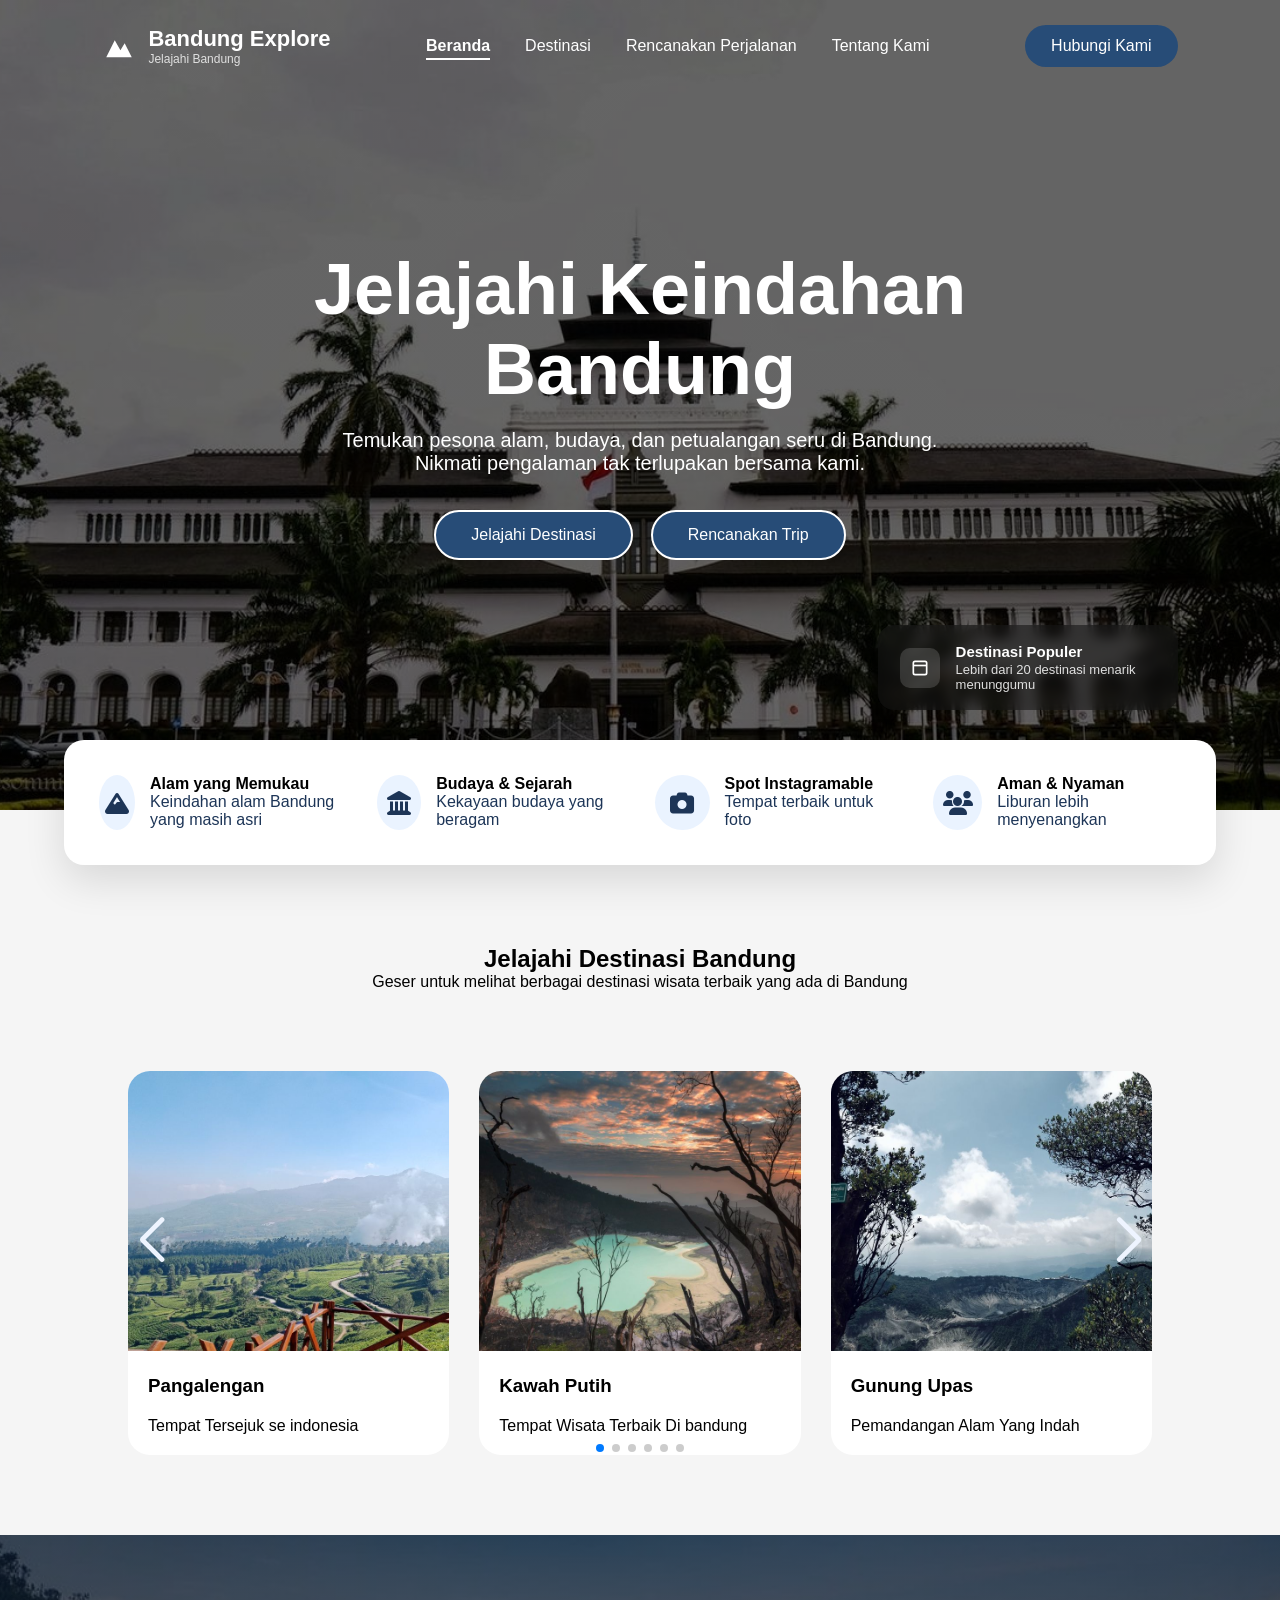
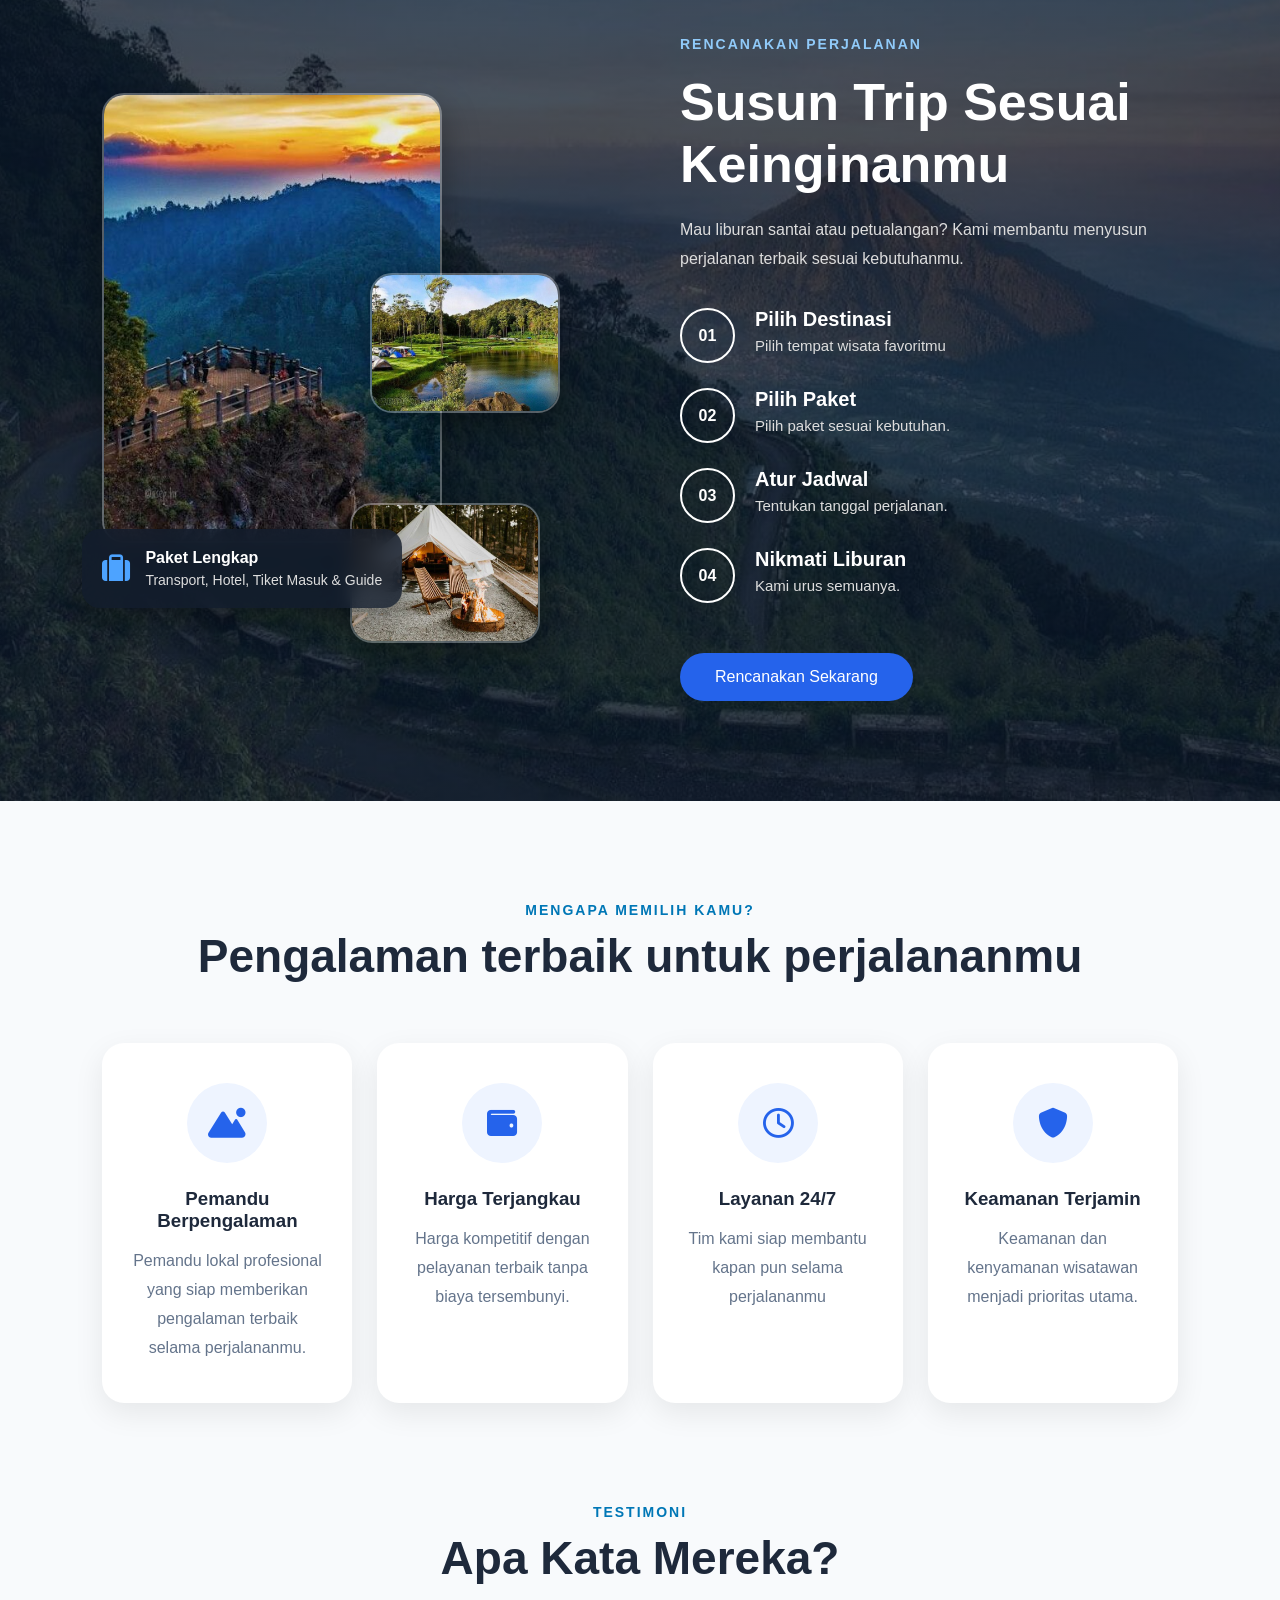
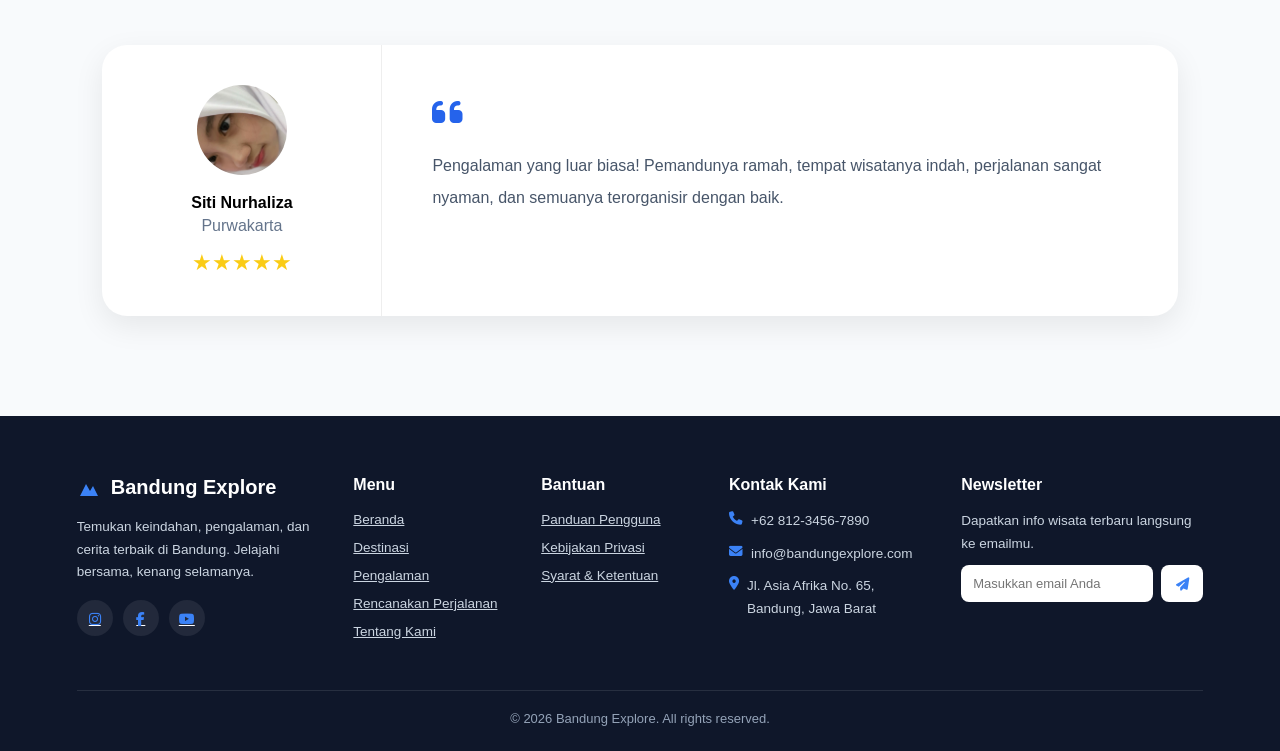
==== index.html @ 22d217bb "penghilangan" ====
<!DOCTYPE html>
<html lang="en">
<head>
    <meta charset="UTF-8">
    <meta name="viewport" content="width=device-width, initial-scale=1.0">
    <title>Bandung Explore</title>
    <link rel="stylesheet" href="tampilan.css">
    <link rel="stylesheet" href="https://cdn.jsdelivr.net/npm/swiper@11/swiper-bundle.min.css"/>
    <link rel="stylesheet" href="https://cdnjs.cloudflare.com/ajax/libs/font-awesome/6.5.1/css/all.min.css">
</head>
<body>
<section class="hero">
    <header class="navbar">
        <div class="logo">
            <svg viewBox="0 0 24 24" fill="none" xmlns="http://www.w3.org/2000/svg">
                <path d="M3 20L9 8L13 15L16 10L21 20H3Z" fill="currentColor"/>
            </svg>
            <div class="logo-text">
                <span class="logo-title">Bandung Explore</span>
                <span class="logo-subtitle">Jelajahi Bandung</span>
            </div>
        </div>
        <ul class="nav-menu">
            <li><a href="#hero" class="active">Beranda</a></li>
            <li><a href="Destinasi.html">Destinasi</a></li>
            <li><a href="rencana.html">Rencanakan Perjalanan</a></li>
            <li><a href="tentang.html">Tentang Kami</a></li>
        </ul>
        <a href="#rencana" class="btn-nav">Hubungi Kami</a>
    </header>
    <div class="hero-content">
        <h1>Jelajahi Keindahan<br>Bandung</h1>
        <p>
            Temukan pesona alam, budaya, dan petualangan seru di Bandung.
            Nikmati pengalaman tak terlupakan bersama kami.
        </p>
        <div class="hero-buttons">
            <a href="#destinasi" class="btn">Jelajahi Destinasi</a>
            <a href="#rencana" class="btn">Rencanakan Trip</a>
        </div>
    </div>
    <div class="hero-stat-card">
        <div class="hero-stat-icon">
            <svg viewBox="0 0 24 24" fill="none" xmlns="http://www.w3.org/2000/svg">
                <rect x="4" y="4" width="16" height="16" rx="2" stroke="currentColor" stroke-width="2"/>
                <path d="M4 9H20" stroke="currentColor" stroke-width="2"/>
            </svg>
        </div>
        <div>
            <p class="hero-stat-title">Destinasi Populer</p>
            <p class="hero-stat-desc">Lebih dari 20 destinasi menarik menunggumu</p>
        </div>
    </div>
</section>
<section class="feature">
    <div class="container">
        <div class="feature-item">
            <i class="fa-solid fa-mountain"></i>
            <div>
                <h4>Alam yang Memukau</h4>
                <p>Keindahan alam Bandung yang masih asri</p>
            </div>
        </div>
        <div class="feature-item">
            <i class="fa-solid fa-landmark"></i>
            <div>
                <h4>Budaya & Sejarah</h4>
                <p>Kekayaan budaya yang beragam</p>
            </div>
        </div>
        <div class="feature-item">
            <i class="fa-solid fa-camera"></i>
            <div>
                <h4>Spot Instagramable</h4>
                <p>Tempat terbaik untuk foto</p>
            </div>
        </div>

        <div class="feature-item">
            <i class="fa-solid fa-users"></i>
            <div>
                <h4>Aman & Nyaman</h4>
                <p>Liburan lebih menyenangkan</p>
            </div>
        </div>
    </div>
</section>
<section id="destinasi" class="destinasi">
    <div class="judul">
        <h2>Jelajahi Destinasi Bandung</h2>
        <p>
            Geser untuk melihat berbagai destinasi wisata terbaik
            yang ada di Bandung
        </p>
    </div>
    <div class="swiper wisataSlider">
        <div class="swiper-wrapper">
            <div class="swiper-slide">
                <img src="gambar/pangalengan.jpeg" alt="">
                <h3>Pangalengan</h3>
                <p>Tempat Tersejuk se indonesia</p>
            </div>
            <div class="swiper-slide">
                <img src="gambar/Kawah putih.jpeg" alt="">
                <h3>Kawah Putih</h3>
                <p>Tempat Wisata Terbaik Di bandung</p>
            </div>

            <div class="swiper-slide">
                <img src="gambar/upas hill.jpeg" alt="">
                <h3>Gunung Upas</h3>
                <p>Pemandangan Alam Yang Indah</p>
            </div>
            <div class="swiper-slide">
                <img src="gambar/alun alun bandung.jpeg" alt="">
                <h3>Alun - Alun Bandung</h3>
                <p>Ikon Kota Bandung</p>
            </div>
            <div class="swiper-slide">
                <img src="gambar/Floting Market Lembang.jpeg" alt="">
                <h3>Floating Market</h3>
                <p>Wisata terbaik Untuk Keluarga</p>
            </div>
            <div class="swiper-slide">
                <img src="gambar/cikole.jpeg" alt="">
                <h3>Cikole</h3>
                <p>Tempat wisata terpopuler</p>
            </div>
        </div>
        <div class="swiper-pagination"></div>
        <div class="swiper-button-next"></div>
        <div class="swiper-button-prev"></div>

    </div>
</section>
<section class="trip">
    <div class="trip-container">
        <div class="trip-image">
            <img src="Tebing keraton_Bandung.jpeg" class="img1">
            <img src="ranca upas.jpeg" class="img2">
            <img src="glamping.jpeg" class="img3">
            <div class="trip-card">
                <i class="fa-solid fa-suitcase"></i>
                <div>
                    <h4>Paket Lengkap</h4>
                    <p>Transport, Hotel, Tiket Masuk & Guide</p>
                </div>
            </div>
        </div>
        <div class="trip-content">
            <span>RENCANAKAN PERJALANAN</span>
            <h2>Susun Trip Sesuai<br>Keinginanmu</h2>
            <p>
                Mau liburan santai atau petualangan? Kami membantu
                menyusun perjalanan terbaik sesuai kebutuhanmu.
            </p>
            <div class="step">
                <div class="number">01</div>
                <div>
                    <h4>Pilih Destinasi</h4>
                    <p>Pilih tempat wisata favoritmu</p>
                </div>
            </div>
            <div class="step">
                <div class="number">02</div>
                <div>
                    <h4>Pilih Paket</h4>
                    <p>Pilih paket sesuai kebutuhan.</p>
                </div>
            </div>
            <div class="step">
                <div class="number">03</div>
                <div>
                    <h4>Atur Jadwal</h4>
                    <p>Tentukan tanggal perjalanan.</p>
                </div>
            </div>
            <div class="step">
                <div class="number">04</div>
                <div>
                    <h4>Nikmati Liburan</h4>
                    <p>Kami urus semuanya.</p>
                </div>
            </div>
            <a href="#" class="trip-btn">
                Rencanakan Sekarang
            </a>
        </div>
    </div>
</section>
<section class="pengalaman" id="pengalaman">
    <div class="section-title">
        <span>MENGAPA MEMILIH KAMU?</span>
        <h2>Pengalaman terbaik untuk perjalananmu</h2>
    </div>
    <div class="experience-grid">
        <div class="experience-card">
           <i class="fa-solid fa-mountain-sun"></i>
            <h3>Pemandu Berpengalaman</h3>
            <p>
                Pemandu lokal profesional yang siap memberikan pengalaman
                terbaik selama perjalananmu.
            </p>
        </div>

        <div class="experience-card">
            <i class="fa-solid fa-wallet"></i>
            <h3>Harga Terjangkau</h3>
            <p>
                Harga kompetitif dengan pelayanan terbaik tanpa biaya tersembunyi.
            </p>
        </div>

        <div class="experience-card">
            <i class="fa-regular fa-clock"></i>
            <h3>Layanan 24/7</h3>
            <p>
                Tim kami siap membantu kapan pun selama perjalananmu
            </p>
        </div>

        <div class="experience-card">
            <i class="fa-solid fa-shield"></i>
            <h3>Keamanan Terjamin</h3>
            <p>
                Keamanan dan kenyamanan wisatawan menjadi prioritas utama.
            </p>
        </div>
    </div>
    <div class="testimonial-title">
        <span>TESTIMONI</span>
        <h2>Apa Kata Mereka?</h2>
    </div>
    <div class="testimonial-box">
        <div class="profile">
            <img src="gambar/haii.jpeg" alt="">
            <h4>Siti Nurhaliza</h4>
            <span>Purwakarta</span>
            <div class="star">★★★★★</div>
        </div>
        <div class="testimonial-text">
            <i class="fa-solid fa-quote-left"></i>
            <p>
                Pengalaman yang luar biasa! Pemandunya ramah,
                tempat wisatanya indah, perjalanan sangat nyaman,
                dan semuanya terorganisir dengan baik.
            </p>
        </div>
    </div>
</section>
<footer class="footer">
    <div class="footer-container">
        <div class="footer-box">
            <h2><svg viewBox="0 0 24 24" fill="none" xmlns="http://www.w3.org/2000/svg"><path d="M3 20L9 8L13 15L16 10L21 20H3Z" fill="currentColor"/></svg> Bandung Explore</h2>
            <p>Temukan keindahan, pengalaman, dan cerita terbaik di Bandung. Jelajahi bersama, kenang selamanya.</p>
            <div class="footer-social">
                <a href="#"><i class="fa-brands fa-instagram"></i></a>
                <a href="#"><i class="fa-brands fa-facebook-f"></i></a>
                <a href="#"><i class="fa-brands fa-youtube"></i></a>
            </div>
        </div>
        <div class="footer-box">
            <h3>Menu</h3>
            <ul>
                <li><a href="index.html">Beranda</a></li>
                <li><a href="Destinasi.html">Destinasi</a></li>
                <li><a href="#pengalaman">Pengalaman</a></li>
                <li><a href="Rencana.html">Rencanakan Perjalanan</a></li>
                <li><a href="Tentang.html">Tentang Kami</a></li>
            </ul>
        </div>
        <div class="footer-box">
            <h3>Bantuan</h3>
            <ul>
                <li><a href="#">Panduan Pengguna</a></li>
                <li><a href="#">Kebijakan Privasi</a></li>
                <li><a href="#">Syarat &amp; Ketentuan</a></li>
            </ul>
        </div>
        <div class="footer-box">
            <h3>Kontak Kami</h3>
            <p><i class="fa-solid fa-phone"></i> +62 812-3456-7890</p>
            <p><i class="fa-solid fa-envelope"></i> info@bandungexplore.com</p>
            <p><i class="fa-solid fa-location-dot"></i> Jl. Asia Afrika No. 65, Bandung, Jawa Barat</p>
        </div>
        <div class="footer-box">
            <h3>Newsletter</h3>
            <p>Dapatkan info wisata terbaru langsung ke emailmu.</p>
            <form class="newsletter-form">
                <input type="email" placeholder="Masukkan email Anda">
                <button type="submit"><i class="fa-solid fa-paper-plane"></i></button>
            </form>
        </div>
    </div>
    <hr>
    <div class="footer-bottom">
        <p>&copy; 2026 Bandung Explore. All rights reserved.</p>
    </div>
</footer>
<script src="https://cdn.jsdelivr.net/npm/swiper@11/swiper-bundle.min.js"></script>
<script>
const swiper = new Swiper(".wisataSlider",{

slidesPerView:3,
slidesPerView: 3,
spaceBetween: 30,
loop: true,
centeredSlides: false,
watchOverflow: true,
autoplay:{
    delay:3000,
    disableOnInteraction:false,
    },

    pagination:{
        el:".swiper-pagination",
        clickable:true,
    },

    navigation:{
        nextEl:".swiper-button-next",
        prevEl:".swiper-button-prev",
    },

    breakpoints:{

        0:{
            slidesPerView:1,
        },

        768:{
            slidesPerView:2,
        },

        1024:{
            slidesPerView:3,
        }

    }

});
</script>
<script src="https://cdn.jsdelivr.net/npm/bootstrap@5.3.8/dist/js/bootstrap.bundle.min.js" integrity="sha384-FKyoEForCGlyvwx9Hj09JcYn3nv7wiPVlz7YYwJrWVcXK/BmnVDxM+D2scQbITxI" crossorigin="anonymous"></script>
</body>
</html>
---- tampilan.css ----
* {
    margin: 0;
    padding: 0;
    box-sizing: border-box;
}

body {
    font-family: Arial, Helvetica, sans-serif;
    background: #f5f5f5;
}

/* ===================== HERO ===================== */
.hero {
    height: 90vh;
    background:
        linear-gradient(rgba(0,0,0,.6), rgba(0,0,0,.6)),
        url("gambar/bandung estetik.jpg");
    background-size: cover;
    background-position: center;
    position: relative;
}

/* ===================== NAVBAR ===================== */
.navbar {
    position: absolute;
    top: 0;
    left: 0;
    width: 100%;
    display: flex;
    justify-content: space-between;
    align-items: center;
    padding: 25px 8%;
    background: transparent;
    transition: .4s;
}

.navbar:hover {
    background: white;
}

.logo {
    display: flex;
    align-items: center;
    gap: 12px;
    color: white;
    transition: .4s;
}

.logo svg {
    width: 34px;
    height: 34px;
    flex-shrink: 0;
}

.logo-text {
    display: flex;
    flex-direction: column;
    line-height: 1.2;
    text-align: left;
}

.logo-title {
    font-size: 22px;
    font-weight: bold;
}

.logo-subtitle {
    font-size: 12px;
    font-weight: 400;
    opacity: .8;
}

.nav-menu {
    display: flex;
    list-style: none;
    gap: 35px;
}

.nav-menu a {
    color: white;
    text-decoration: none;
    font-weight: 500;
    transition: .4s;
}

.nav-menu a:hover {
    color: white;
}

.nav-menu a.active {
    color: white;
    font-weight: 700;
    border-bottom: 2px solid white;
    padding-bottom: 4px;
}

.navbar:hover .nav-menu a.active {
    color: none;
    border-bottom: 2px solid #274c77;
}

.btn-nav {
    background: #274c77;
    color: white;
    text-decoration: none;
    font-weight: 500;
    padding: 12px 26px;
    border-radius: 30px;
    transition: .4s;
    white-space: nowrap;
}

.navbar:hover .logo {
    color: #1d3557;
}

.navbar:hover .nav-menu a {
    color: #333;
}

/* ===================== HERO CONTENT ===================== */
.hero-content {
    height: 100%;
    display: flex;
    flex-direction: column;
    justify-content: center;
    align-items: center;
    color: white;
    text-align: center;
    padding: 0 20px;
}

.hero-content h1 {
    font-size: 72px;
    line-height: 1.1;
    margin-bottom: 20px;
}

.hero-content p {
    font-size: 20px;
    max-width: 600px;
    margin-bottom: 35px;
}

.hero-buttons {
    display: flex;
    gap: 18px;
}

.btn-outline {
    background: transparent;
}

.btn-outline:hover {
    background: rgba(255,255,255,.15);
}

.hero-stat-card {
    position: absolute;
    bottom: 100px;
    right: 8%;
    display: flex;
    align-items: center;
    gap: 16px;
    background: rgba(20,20,20,.55);
    backdrop-filter: blur(6px);
    color: white;
    padding: 18px 22px;
    border-radius: 16px;
    max-width: 300px;
}

.hero-stat-icon {
    width: 40px;
    height: 40px;
    flex-shrink: 0;
    background: rgba(255,255,255,.15);
    border-radius: 10px;
    display: flex;
    align-items: center;
    justify-content: center;
}

.hero-stat-icon svg {
    width: 20px;
    height: 20px;
}

.hero-stat-title {
    font-weight: bold;
    font-size: 15px;
    margin-bottom: 2px;
}

.hero-stat-desc {
    font-size: 13px;
    opacity: .85;
}

/* ===================== FEATURE ===================== */
.feature {
    margin-top: -70px;
    position: relative;
    z-index: 99;
}

.feature .container {
    width: 90%;
    max-width: 1200px;
    margin: auto;
    background: #fff;
    border-radius: 20px;
    display: grid;
    grid-template-columns: repeat(4, 1fr);
    gap: 30px;
    padding: 35px;
    box-shadow: 0 15px 40px rgba(0,0,0,.12);
}

.feature-item {
    display: flex;
    gap: 15px;
    align-items: flex-start;
}

.feature-item p {
    color: #1D3557;
}

.feature-item i {
    width: 55px;
    height: 55px;
    background: #EAF3FF;
    color: #1D3557;
    border-radius: 50%;
    display: flex;
    justify-content: center;
    align-items: center;
    font-size: 24px;
}

.btn {
    display: inline-block;
    padding: 14px 35px;
    background: #274c77;
    color: white;
    text-decoration: none;
    border-radius: 30px;
    transition: .3s;
    border: 2px solid white;
}

/* ===================== DESTINASI (SWIPER) ===================== */
.destinasi {
    padding: 80px 10%;
    background: #f5f5f5;
}

.judul {
    text-align: center;
    margin-bottom: 80px;
}

.swiper {
    width: 100%;
    padding-bottom: 60px;
}

.swiper-slide {
    background: #fff;
    border-radius: 22px;
    overflow: hidden;
    margin: 0;
    transform: translateY(0);
    box-shadow: none !important;
    transition: .4s ease;
}

.swiper-slide:hover {
    transform: translateY(-10px);
}

.swiper-slide img {
    width: 100%;
    height: 280px;
    object-fit: cover;
}

.swiper-slide h3 {
    padding: 20px;
}

.swiper-slide p {
    padding: 0 20px 20px;
}

.swiper-slide a {
    display: inline-block;
    margin: 20px;
    padding: 12px 25px;
    background: #0F766E;
    color: white;
    text-decoration: none;
    border-radius: 30px;
}

.swiper-button-prev {
    left: 0;
}

.swiper-button-next {
    right: 0;
}

.swiper-button-next,
.swiper-button-prev {
    color: #0F766E;
    width: 50px;
    height: 50px;
    border-radius: 40%;
    box-shadow: 0 12px 20px rgba(0,0,0,.12);
    top: 50%;
    transform: translateY(-50%);
}

.swiper-button-next::after,
.swiper-button-prev::after {
    font-size: 22px;
    font-weight: bold;
    color: #EEF4FF;
}

.swiper-pagination {
    position: relative;
    margin-top: 50px;
    bottom: -1px !important;
}

.swiper-pagination-bullet {
    width: 12px;
    height: 12px;
    background: #999;
    opacity: 1;
}

.swiper-pagination-bullet-active {
    background: #0F766E;
}

/* ===================== TRIP ===================== */
.trip {
    padding: 100px 8%;
    background:
        linear-gradient(rgba(10,25,45,.75), rgba(10,25,45,.75)),
        url("gambar/bi2.jpg");
    background-size: cover;
    background-position: center;
    background-repeat: no-repeat;
}

.trip-container {
    display: grid;
    grid-template-columns: 1fr 1fr;
    gap: 80px;
    align-items: center;
}

.trip-image {
    position: relative;
    height: 550px;
}

.trip-image img {
    position: absolute;
    object-fit: cover;
    border-radius: 22px;
    border: 2px solid rgba(255,255,255,.3);
    box-shadow: 0 15px 35px rgba(0,0,0,.35);
    transition: .4s;
}

.trip-image img:hover {
    transform: scale(1.05);
}

.img1 {
    width: 340px;
    height: 450px;
    left: 0;
    top: 0;
}

.img2 {
    width: 190px;
    height: 140px;
    right: 40px;
    top: 180px;
}

.img3 {
    width: 190px;
    height: 140px;
    right: 60px;
    bottom: 0;
}

.trip-card {
    position: absolute;
    left: -20px;
    bottom: 35px;
    display: flex;
    align-items: center;
    gap: 15px;
    padding: 20px;
    background: rgba(18,28,44,.8);
    backdrop-filter: blur(10px);
    border-radius: 18px;
    color: white;
    box-shadow: 0 15px 30px rgba(0,0,0,.3);
}

.trip-card i {
    font-size: 28px;
    color: #4DA3FF;
}

.trip-card h4 {
    margin-bottom: 5px;
}

.trip-card p {
    font-size: 14px;
    color: #ddd;
}

.trip-content {
    color: white;
}

.trip-content span {
    color: #90CAF9;
    font-size: 14px;
    letter-spacing: 2px;
    font-weight: bold;
}

.trip-content h2 {
    font-size: 52px;
    line-height: 1.2;
    margin: 18px 0 20px;
}

.trip-content > p {
    color: #ddd;
    line-height: 1.8;
    margin-bottom: 35px;
}

.step {
    display: flex;
    gap: 20px;
    margin-bottom: 25px;
}

.number {
    width: 55px;
    height: 55px;
    border: 2px solid white;
    border-radius: 50%;
    display: flex;
    justify-content: center;
    align-items: center;
    font-weight: bold;
    flex-shrink: 0;
}

.step h4 {
    margin-bottom: 6px;
    font-size: 20px;
}

.step p {
    color: #ddd;
    font-size: 15px;
}

.trip-btn {
    display: inline-flex;
    align-items: center;
    gap: 10px;
    margin-top: 25px;
    padding: 15px 35px;
    background: #2563EB;
    color: white;
    text-decoration: none;
    border-radius: 40px;
    transition: .3s;
}

.trip-btn:hover {
    background: #1D4ED8;
    transform: translateY(-4px);
}

/* ===================== PENGALAMAN ===================== */
.pengalaman {
    padding: 100px 8%;
    background: #f8fafc;
}

.section-title,
.testimonial-title {
    text-align: center;
    margin-bottom: 60px;
}

.section-title span,
.testimonial-title span {
    color: #0077b6;
    font-size: 14px;
    font-weight: bold;
    letter-spacing: 2px;
}

.section-title h2,
.testimonial-title h2 {
    margin-top: 10px;
    font-size: 46px;
    color: #1e293b;
}

.experience-grid {
    display: grid;
    grid-template-columns: repeat(4, 1fr);
    gap: 25px;
    margin-bottom: 100px;
}

.experience-card {
    background: #fff;
    border-radius: 22px;
    padding: 40px 30px;
    text-align: center;
    box-shadow: 0 10px 30px rgba(0,0,0,.08);
    transition: .4s;
}

.experience-card:hover {
    transform: translateY(-10px);
    box-shadow: 0 20px 40px rgba(0,0,0,.15);
}

.experience-card i {
    width: 80px;
    height: 80px;
    background: #EEF4FF;
    color: #2563EB;
    border-radius: 50%;
    display: flex;
    justify-content: center;
    align-items: center;
    margin: auto;
    font-size: 30px;
    margin-bottom: 25px;
}

.experience-card h3 {
    margin-bottom: 15px;
    color: #1E293B;
}

.experience-card p {
    color: #64748B;
    line-height: 1.8;
}

/* ===================== TESTIMONIAL ===================== */
.testimonial-box {
    background: white;
    border-radius: 25px;
    display: grid;
    grid-template-columns: 280px 1fr;
    overflow: hidden;
    box-shadow: 0 10px 30px rgba(0,0,0,.08);
}

.profile {
    padding: 40px;
    text-align: center;
    border-right: 1px solid #eee;
}

.profile img {
    width: 90px;
    height: 90px;
    border-radius: 50%;
    object-fit: cover;
    margin-bottom: 15px;
}

.profile h4 {
    margin-bottom: 5px;
}

.profile span {
    color: #64748B;
}

.star {
    color: #FACC15;
    margin-top: 15px;
    font-size: 22px;
}

.testimonial-text {
    padding: 50px;
}

.testimonial-text i {
    color: #2563EB;
    font-size: 35px;
    margin-bottom: 20px;
}

.testimonial-text p {
    color: #475569;
    line-height: 2;
}

/* ===================== FOOTER ===================== */
.footer {
    background: #0f172a;
    color: #fff;
    padding: 60px 6% 25px;
}

.footer-container {
    display: grid;
    grid-template-columns: 1.6fr 1fr 1fr 1.3fr 1.3fr;
    gap: 40px;
}

.footer-box h2 {
    display: flex;
    align-items: center;
    gap: 10px;
    font-size: 20px;
    margin-bottom: 16px;
}

.footer-box h2 svg {
    width: 24px;
    height: 24px;
    color: #3b82f6;
}

.footer-box h3 {
    font-size: 16px;
    margin-bottom: 16px;
}

.footer-box p {
    color: #cbd5e1;
    font-size: 13.5px;
    line-height: 1.7;
    margin-bottom: 10px;
    display: flex;
    align-items: flex-start;
    gap: 8px;
}

.footer-box i {
    color: #3b82f6;
    margin-top: 2px;
}

.footer-box ul {
    list-style: none;
}

.footer-box ul li {
    margin-bottom: 10px;
}

.footer-box ul li a {
    color: #cbd5e1;
    font-size: 13.5px;
    transition: .2s;
}

.footer-social {
    display: flex;
    gap: 10px;
    margin-top: 16px;
}

.footer-social a {
    width: 36px;
    height: 36px;
    border-radius: 50%;
    background: rgba(255,255,255,.08);
    display: flex;
    align-items: center;
    justify-content: center;
    color: #fff;
    font-size: 14px;
    transition: .2s;
}

.newsletter-form {
    display: flex;
    gap: 8px;
    margin-top: 6px;
}

.newsletter-form input {
    flex: 1;
    padding: 11px 12px;
    border: none;
    border-radius: 8px;
    font-size: 13px;
    outline: none;
}

.newsletter-form button {
    background: #ffffff;
    border: none;
    color: #fff;
    width: 42px;
    border-radius: 8px;
    cursor: pointer;
    transition: .2s;
}

.footer hr {
    border: none;
    height: 1px;
    background: rgba(255,255,255,.1);
    margin: 40px 0 20px;
}

.footer-bottom {
    text-align: center;
}

.footer-bottom p {
    color: #94a3b8;
    font-size: 13px;
}

.fa-bullseye,
.fa-eye,
.fa-gem {
    color: #2563EB;
}

/* ===================== RESPONSIVE ===================== */
@media (max-width: 991px) {
    .footer-container {
        grid-template-columns: 1fr 1fr;
    }

    .footer-bottom {
        flex-direction: column;
        gap: 20px;
        text-align: center;
    }

    .experience-grid {
        grid-template-columns: repeat(2, 1fr);
    }

    .testimonial-box {
        grid-template-columns: 1fr;
    }

    .profile {
        border-right: none;
        border-bottom: 1px solid #eee;
    }

    .trip-container {
        grid-template-columns: 1fr;
        gap: 60px;
    }

    .trip-image {
        height: 500px;
    }

    .trip-content {
        text-align: center;
    }

    .step {
        justify-content: center;
        text-align: left;
    }
}

@media (max-width: 1024px) {
    .hero-content h1 {
        font-size: 60px;
    }

    .hero-content p {
        font-size: 18px;
    }
}

@media (max-width: 768px) {
    .footer-container {
        grid-template-columns: 1fr;
    }

    .experience-grid {
        grid-template-columns: 1fr;
    }

    .section-title h2,
    .testimonial-title h2 {
        font-size: 34px;
    }

    .trip {
        padding: 80px 20px;
    }

    .trip-image {
        height: 430px;
    }

    .img1 {
        width: 240px;
        height: 340px;
    }

    .img2,
    .img3 {
        width: 140px;
        height: 110px;
    }

    .trip-content h2 {
        font-size: 38px;
    }

    .navbar {
        flex-direction: column;
        gap: 20px;
    }

    .nav-menu {
        flex-direction: column;
        text-align: center;
        gap: 15px;
    }

    .hero-content h1 {
        font-size: 45px;
    }

    .hero-content p {
        width: 90%;
        font-size: 16px;
    }

    .btn-nav {
        padding: 10px 20px;
    }

    .hero-stat-card {
        position: static;
        margin: 30px auto 0;
        max-width: 90%;
    }

    .explore-box {
        padding: 30px;
    }

    .explore-box h2 {
        font-size: 30px;
    }

    .explore-box p {
        font-size: 16px;
    }

    .judul h2 {
        font-size: 32px;
    }
}
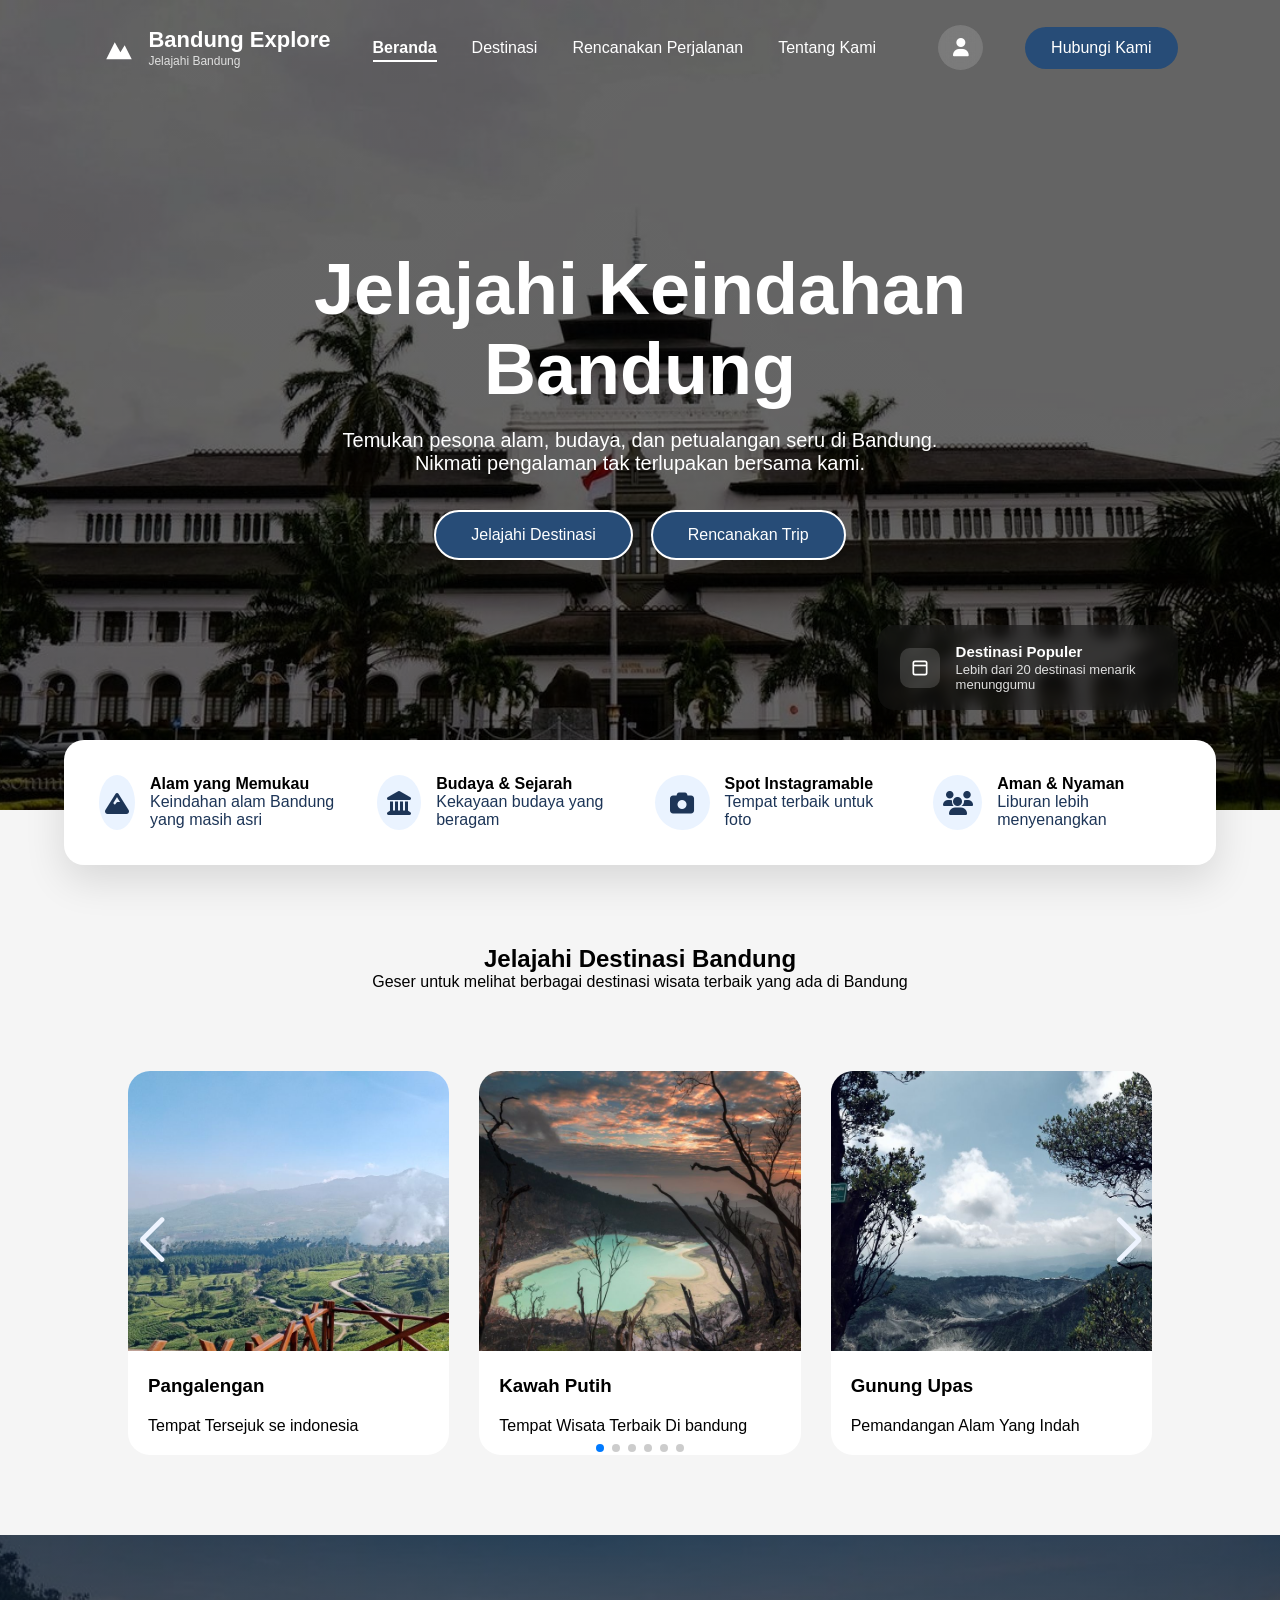
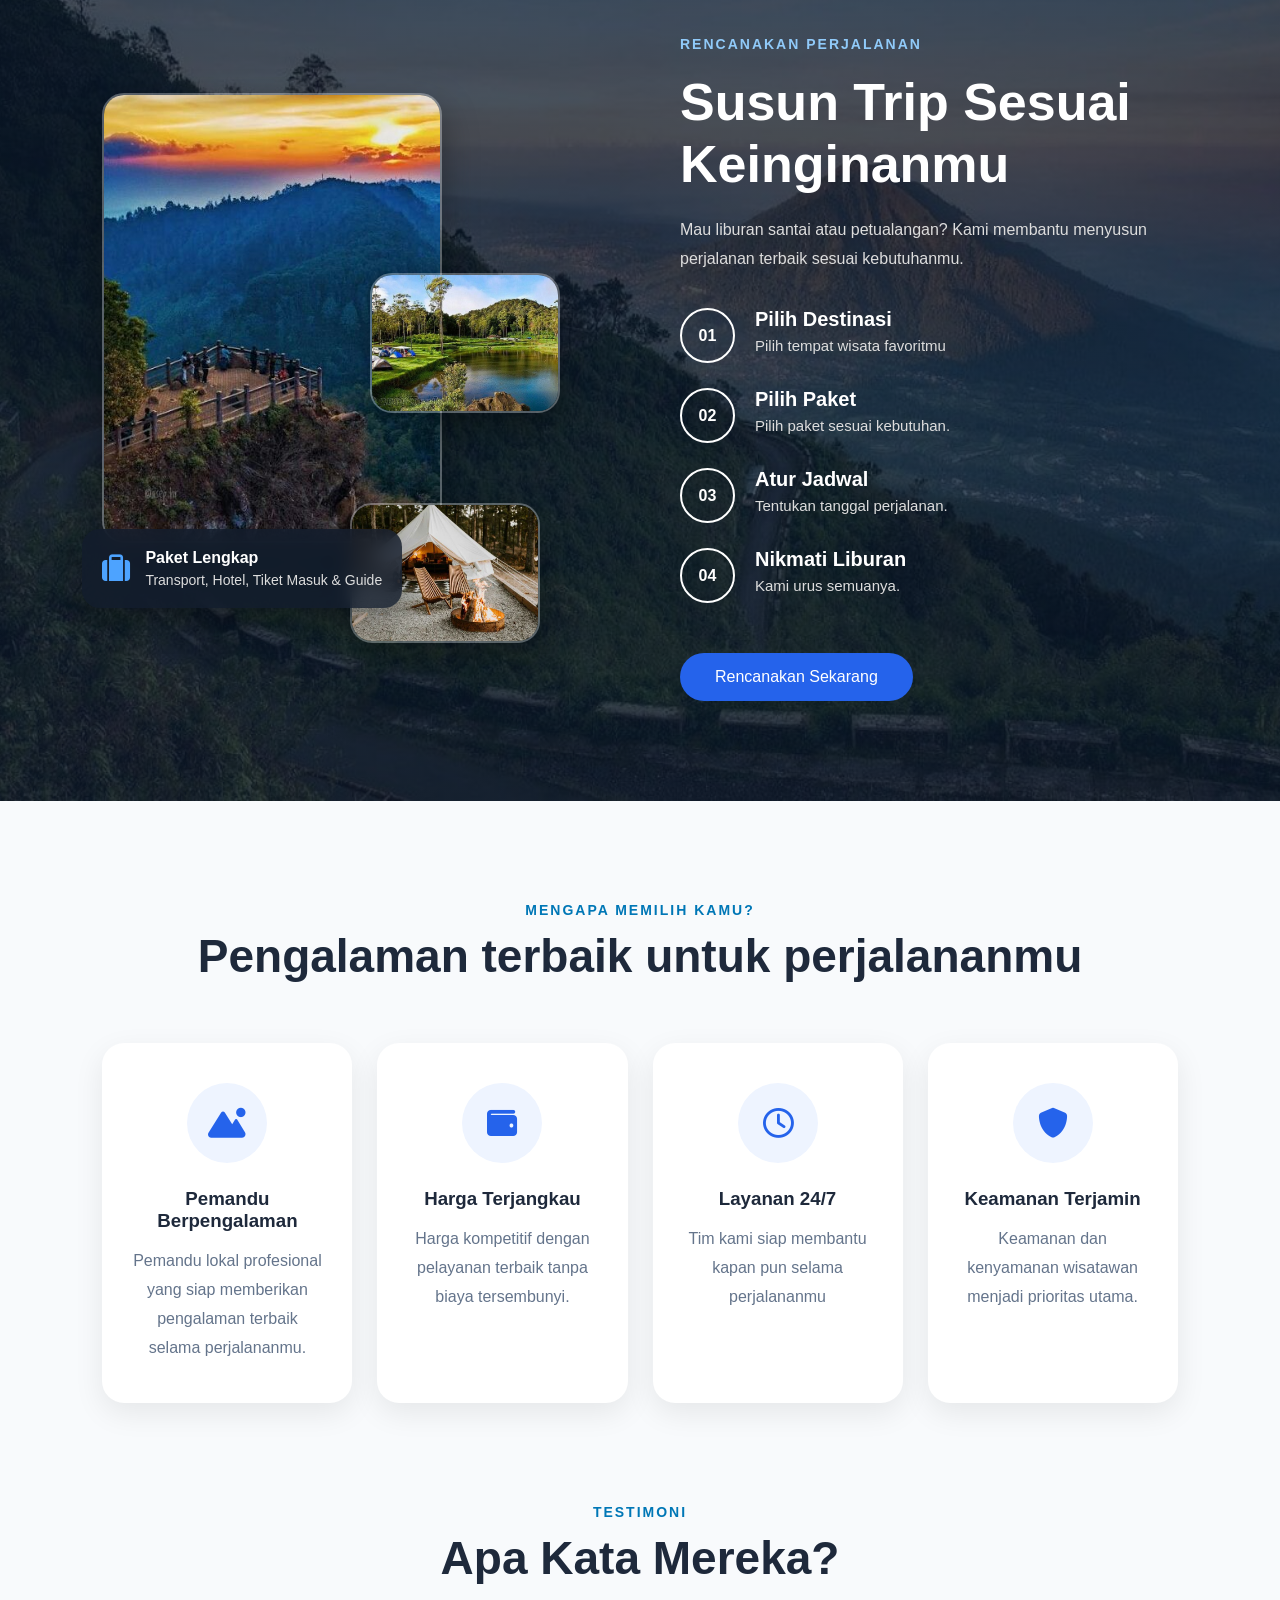
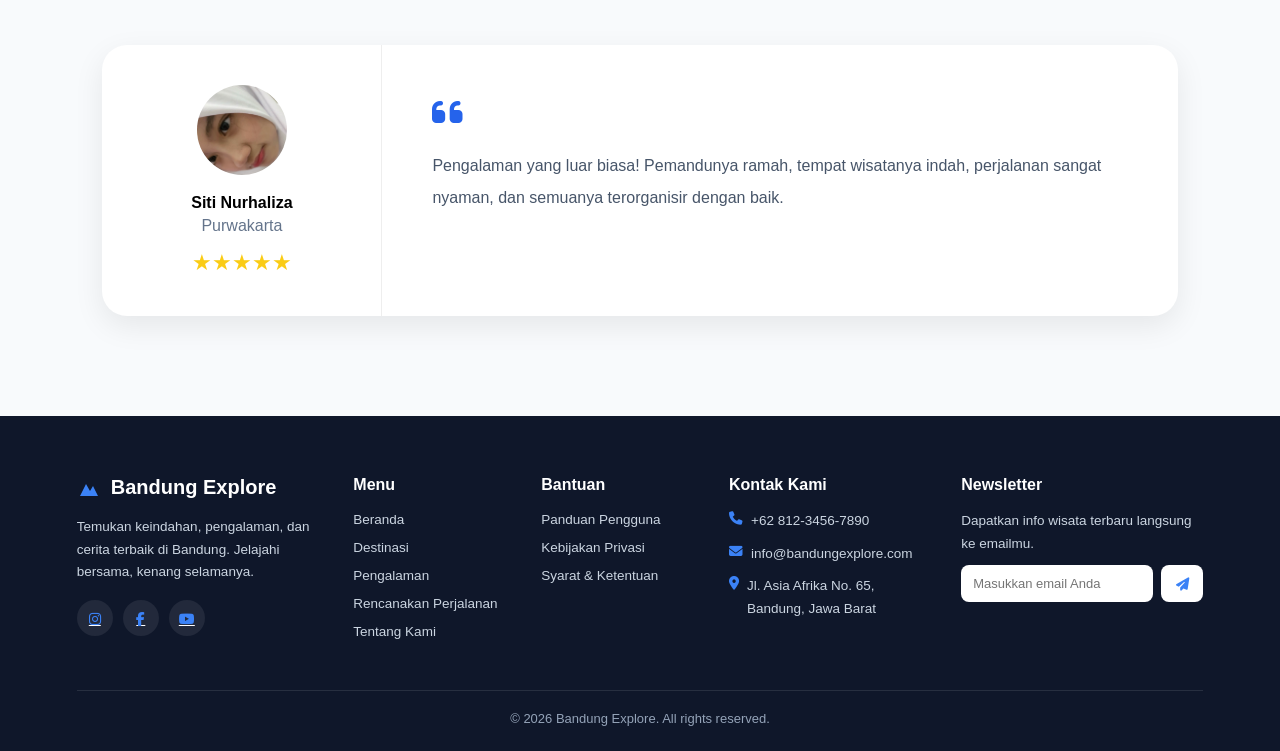
==== commit a1f2e5a1: "penambahan baru js" ====
--- a/index.html
+++ b/index.html
@@ -26,7 +26,15 @@
             <li><a href="rencana.html">Rencanakan Perjalanan</a></li>
             <li><a href="tentang.html">Tentang Kami</a></li>
         </ul>
+        <a href="profil/profil.html" class="profile-btn">
+    <i class="fa-solid fa-user"></i>
+</a>
         <a href="#rencana" class="btn-nav">Hubungi Kami</a>
+        <div class="humberger" id="humberger">
+            <span></span>
+            <span></span>
+            <span></span>
+        </div>
     </header>
     <div class="hero-content">
         <h1>Jelajahi Keindahan<br>Bandung</h1>
@@ -340,6 +348,7 @@
 
 });
 </script>
+<script src="js/humberger.js"></script>
 <script src="https://cdn.jsdelivr.net/npm/bootstrap@5.3.8/dist/js/bootstrap.bundle.min.js" integrity="sha384-FKyoEForCGlyvwx9Hj09JcYn3nv7wiPVlz7YYwJrWVcXK/BmnVDxM+D2scQbITxI" crossorigin="anonymous"></script>
 </body>
 </html>
--- a/tampilan.css
+++ b/tampilan.css
@@ -110,12 +110,76 @@
     white-space: nowrap;
 }
 
+/* ===================== PROFILE BUTTON ===================== */
+.profile-btn{
+    width:45px;
+    height:45px;
+    border-radius:50%;
+    background:rgba(255,255,255,.15);
+    backdrop-filter:blur(8px);
+    color:#fff;
+    display:flex;
+    justify-content:center;
+    align-items:center;
+    text-decoration:none;
+    font-size:18px;
+    transition:.3s;
+    margin-left:20px;
+}
+
+.profile-btn:hover{
+    background:#fff;
+    color:#1d3557;
+}
+
+.navbar:hover .profile-btn{
+    background:#1d3557;
+    color:#fff;
+}
 .navbar:hover .logo {
     color: #1d3557;
 }
 
 .navbar:hover .nav-menu a {
     color: #333;
+}
+
+/* ===================== HAMBURGER (ADDED) ===================== */
+.humberger {
+    display: none;
+    flex-direction: column;
+    justify-content: space-between;
+    width: 28px;
+    height: 20px;
+    cursor: pointer;
+    z-index: 1001;
+}
+
+.humberger span {
+    display: block;
+    height: 3px;
+    width: 100%;
+    background: white;
+    border-radius: 2px;
+    transition: .3s ease;
+}
+
+.navbar:hover .humberger span {
+    background: #1d3557;
+}
+
+.humberger.active span:nth-child(1) {
+    transform: translateY(8.5px) rotate(45deg);
+    background: #1d3557;
+}
+
+.humberger.active span:nth-child(2) {
+    opacity: 0;
+}
+
+.humberger.active span:nth-child(3) {
+    transform: translateY(-8.5px) rotate(-45deg);
+    background: #1d3557;
 }
 
 /* ===================== HERO CONTENT ===================== */
@@ -686,6 +750,11 @@
     color: #cbd5e1;
     font-size: 13.5px;
     transition: .2s;
+    text-decoration: none;
+}
+
+.footer-box ul li a:hover {
+    color: #3b82f6;
 }
 
 .footer-social {
@@ -753,13 +822,7 @@
 .fa-gem {
     color: #2563EB;
 }
-
-/* ===================== RESPONSIVE ===================== */
 @media (max-width: 991px) {
-    .footer-container {
-        grid-template-columns: 1fr 1fr;
-    }
-
     .footer-bottom {
         flex-direction: column;
         gap: 20px;
@@ -809,10 +872,6 @@
 }
 
 @media (max-width: 768px) {
-    .footer-container {
-        grid-template-columns: 1fr;
-    }
-
     .experience-grid {
         grid-template-columns: 1fr;
     }
@@ -846,14 +905,35 @@
     }
 
     .navbar {
+        flex-direction: row;
+        padding: 20px 6%;
+    }
+    .humberger {
+        display: flex;
+    }
+    .nav-menu {
+        position: fixed;
+        top: 0;
+        right: -100%;
+        width: 70%;
+        height: 100vh;
+        background: white;
         flex-direction: column;
-        gap: 20px;
-    }
-
-    .nav-menu {
-        flex-direction: column;
-        text-align: center;
-        gap: 15px;
+        justify-content: center;
+        align-items: center;
+        gap: 25px;
+        transition: right .4s ease;
+        box-shadow: -10px 0 30px rgba(0,0,0,.15);
+        z-index: 1000;
+    }
+    .nav-menu.active {
+        right: 0;
+    }
+    .nav-menu a {
+        color: #1d3557;
+    }
+    .btn-nav {
+        display: none;
     }
 
     .hero-content h1 {
@@ -863,10 +943,6 @@
     .hero-content p {
         width: 90%;
         font-size: 16px;
-    }
-
-    .btn-nav {
-        padding: 10px 20px;
     }
 
     .hero-stat-card {
@@ -890,4 +966,45 @@
     .judul h2 {
         font-size: 32px;
     }
+    .profile-btn{
+    margin-left:auto;
+    margin-right:15px;
+}
+
+}
+/* ===================== FOOTER RESPONSIVE ===================== */
+@media (max-width: 1100px) {
+    .footer-container {
+        grid-template-columns: repeat(2, 1fr);
+        gap: 30px;
+    }
+}
+
+@media (max-width: 600px) {
+    .footer-container {
+        grid-template-columns: 1fr;
+        gap: 30px;
+    }
+
+    .footer-box {
+        text-align: left;
+    }
+
+    .footer-box h2,
+    .footer-box h3 {
+        text-align: left;
+    }
+
+    .footer-social {
+        justify-content: flex-start;
+    }
+
+    .newsletter-form {
+        flex-direction: column;
+    }
+
+    .newsletter-form button {
+        width: 100%;
+        height: 44px;
+    }
 }
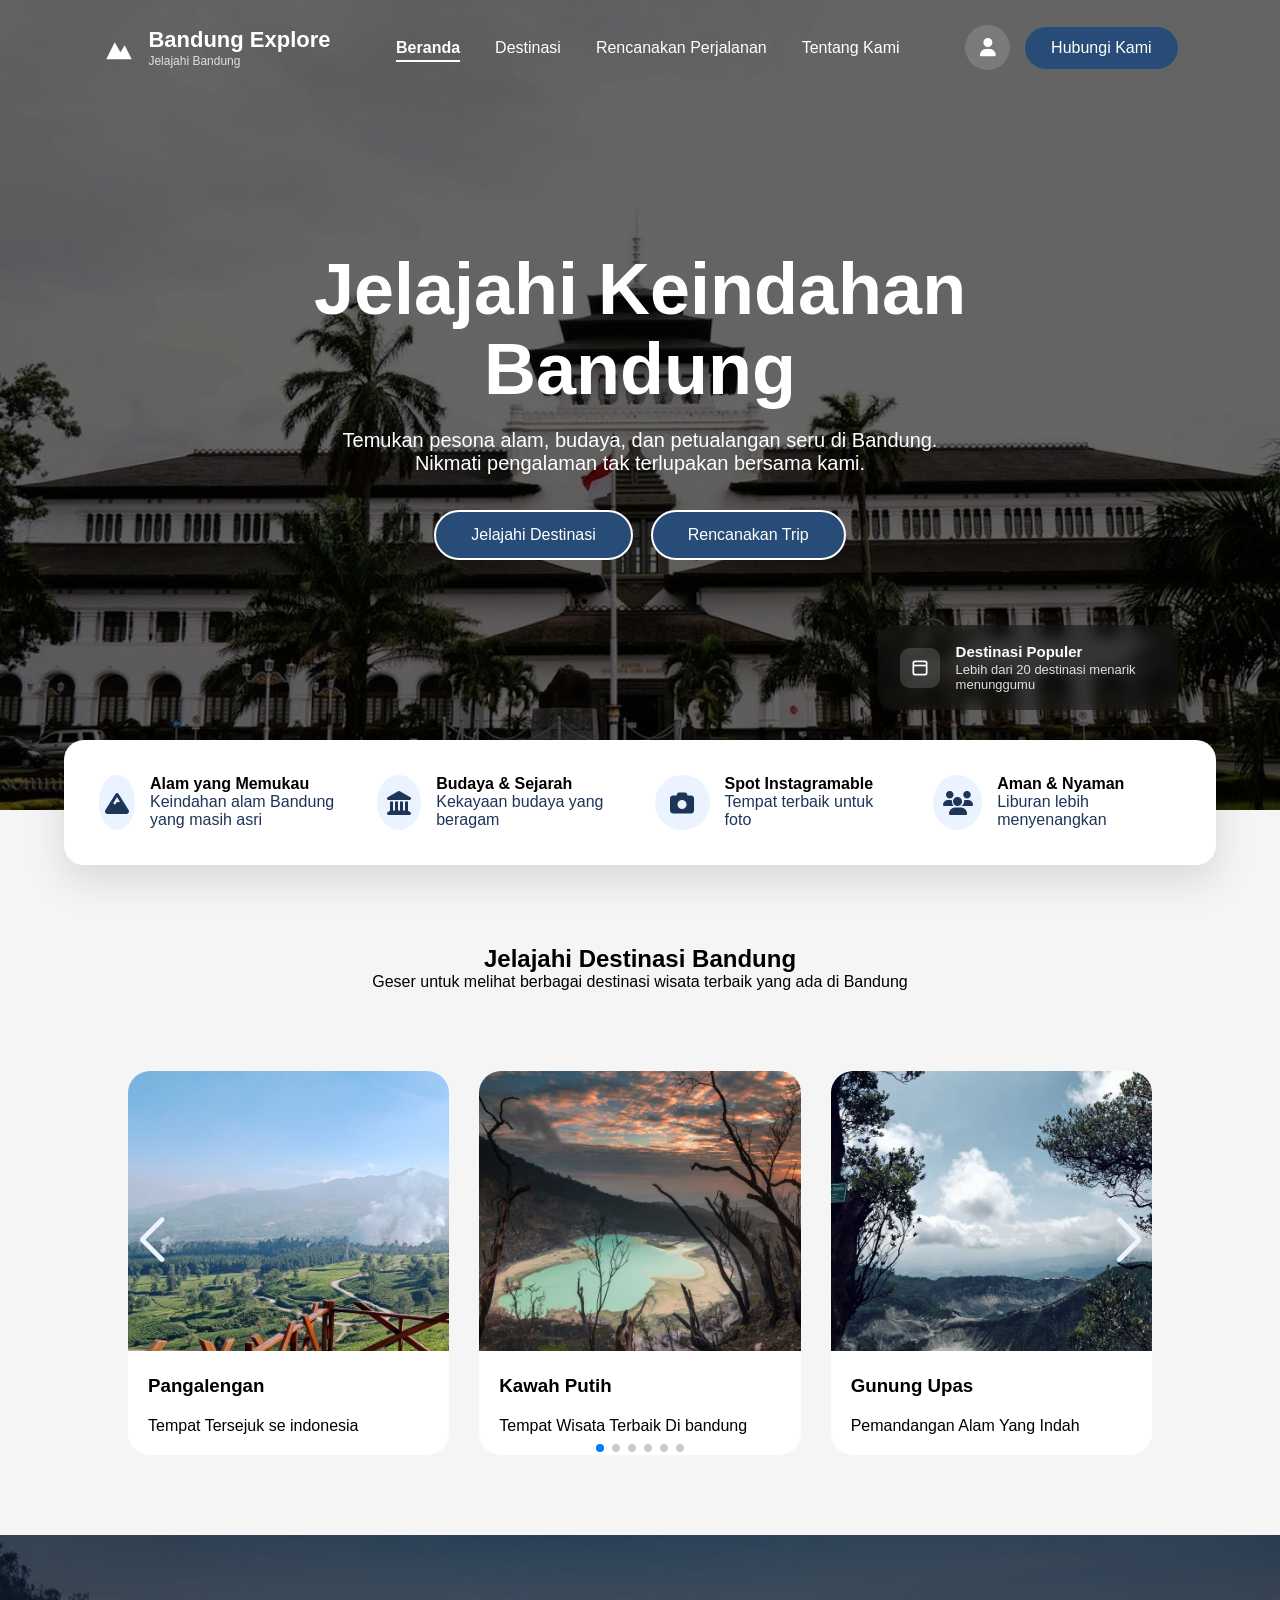
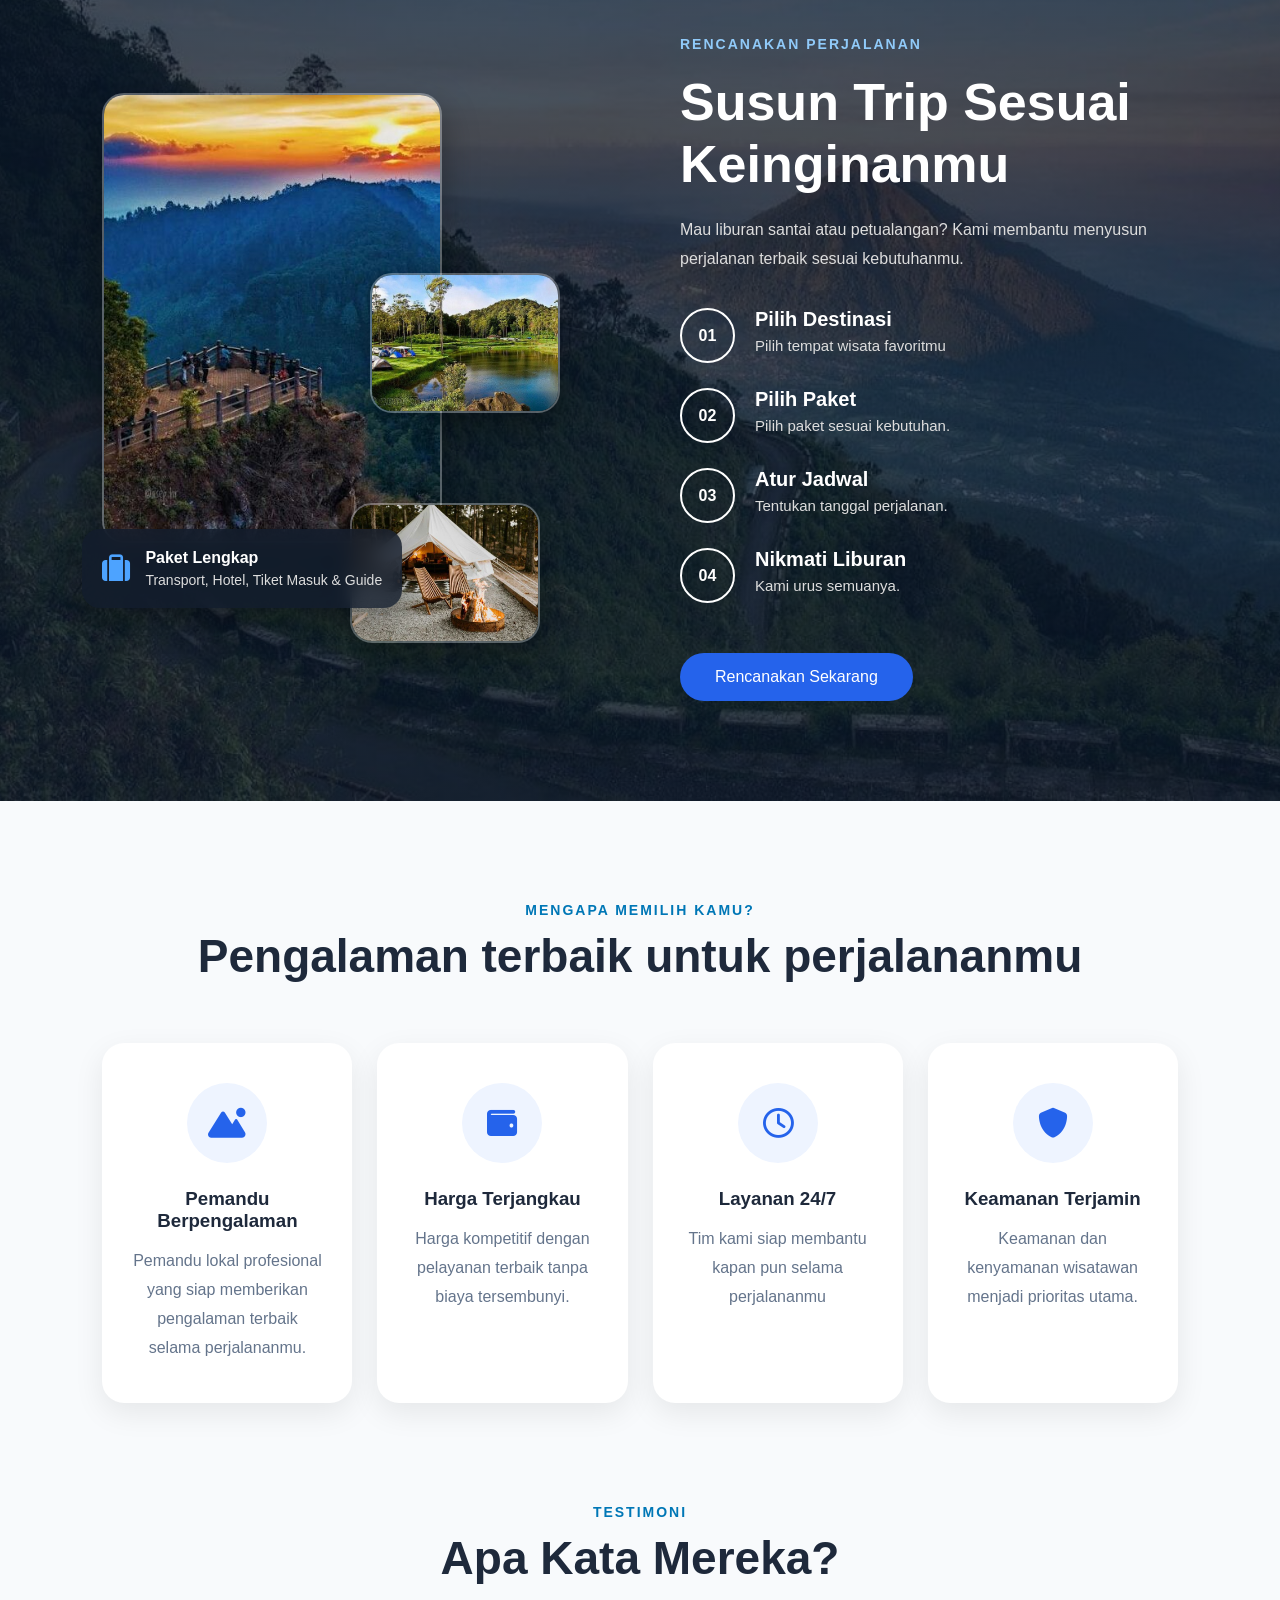
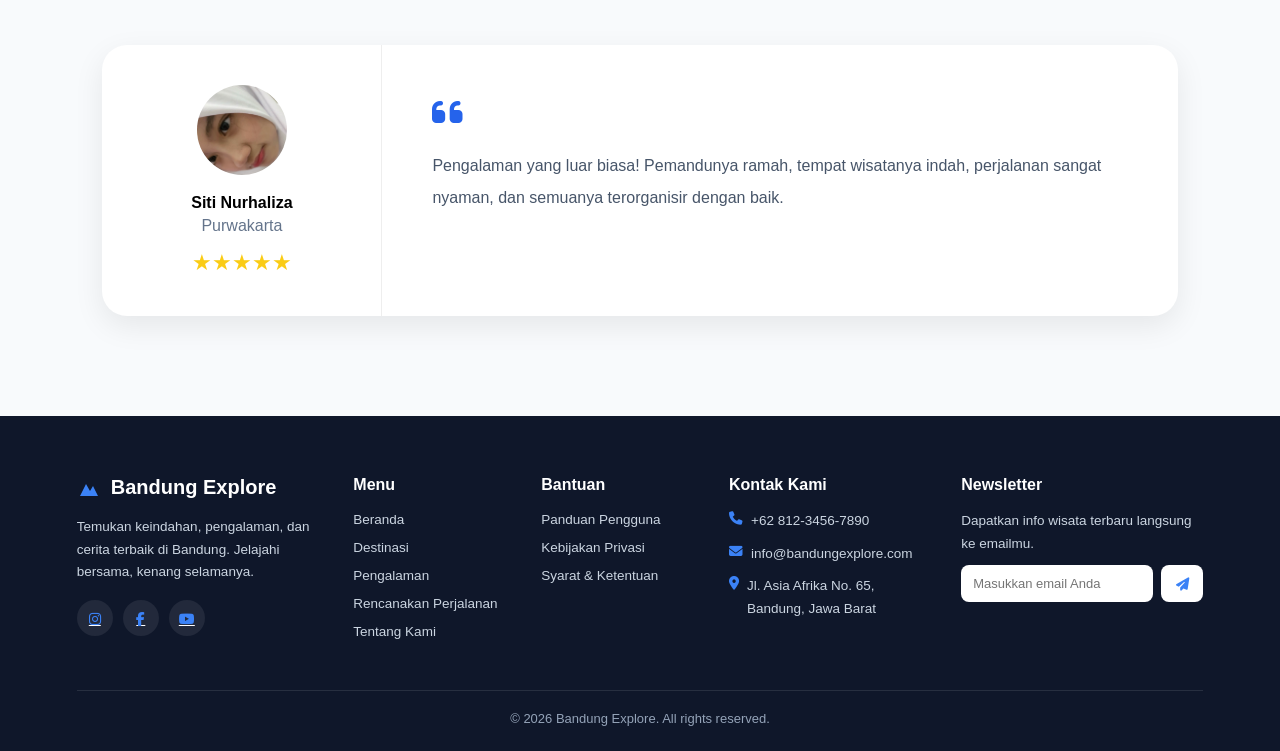
==== commit 55e91391: "penambahan detail baru" ====
--- a/index.html
+++ b/index.html
@@ -26,10 +26,17 @@
             <li><a href="rencana.html">Rencanakan Perjalanan</a></li>
             <li><a href="tentang.html">Tentang Kami</a></li>
         </ul>
+        <div class="navbar-right">
+
         <a href="profil/profil.html" class="profile-btn">
-    <i class="fa-solid fa-user"></i>
-</a>
-        <a href="#rencana" class="btn-nav">Hubungi Kami</a>
+            <i class="fa-solid fa-user"></i>
+        </a>
+
+        <a href="#rencana" class="btn-nav">
+            Hubungi Kami
+        </a>
+
+    </div>
         <div class="humberger" id="humberger">
             <span></span>
             <span></span>
@@ -43,8 +50,8 @@
             Nikmati pengalaman tak terlupakan bersama kami.
         </p>
         <div class="hero-buttons">
-            <a href="#destinasi" class="btn">Jelajahi Destinasi</a>
-            <a href="#rencana" class="btn">Rencanakan Trip</a>
+            <a href="Destinasi.html" class="btn">Jelajahi Destinasi</a>
+            <a href="rencana.html" class="btn">Rencanakan Trip</a>
         </div>
     </div>
     <div class="hero-stat-card">
@@ -190,7 +197,7 @@
                     <p>Kami urus semuanya.</p>
                 </div>
             </div>
-            <a href="#" class="trip-btn">
+            <a href="rencana.html" class="trip-btn">
                 Rencanakan Sekarang
             </a>
         </div>
--- a/tampilan.css
+++ b/tampilan.css
@@ -124,7 +124,6 @@
     text-decoration:none;
     font-size:18px;
     transition:.3s;
-    margin-left:20px;
 }
 
 .profile-btn:hover{
@@ -142,6 +141,11 @@
 
 .navbar:hover .nav-menu a {
     color: #333;
+}
+.navbar-right{
+    display:flex;
+    align-items:center;
+    gap:15px;
 }
 
 /* ===================== HAMBURGER (ADDED) ===================== */
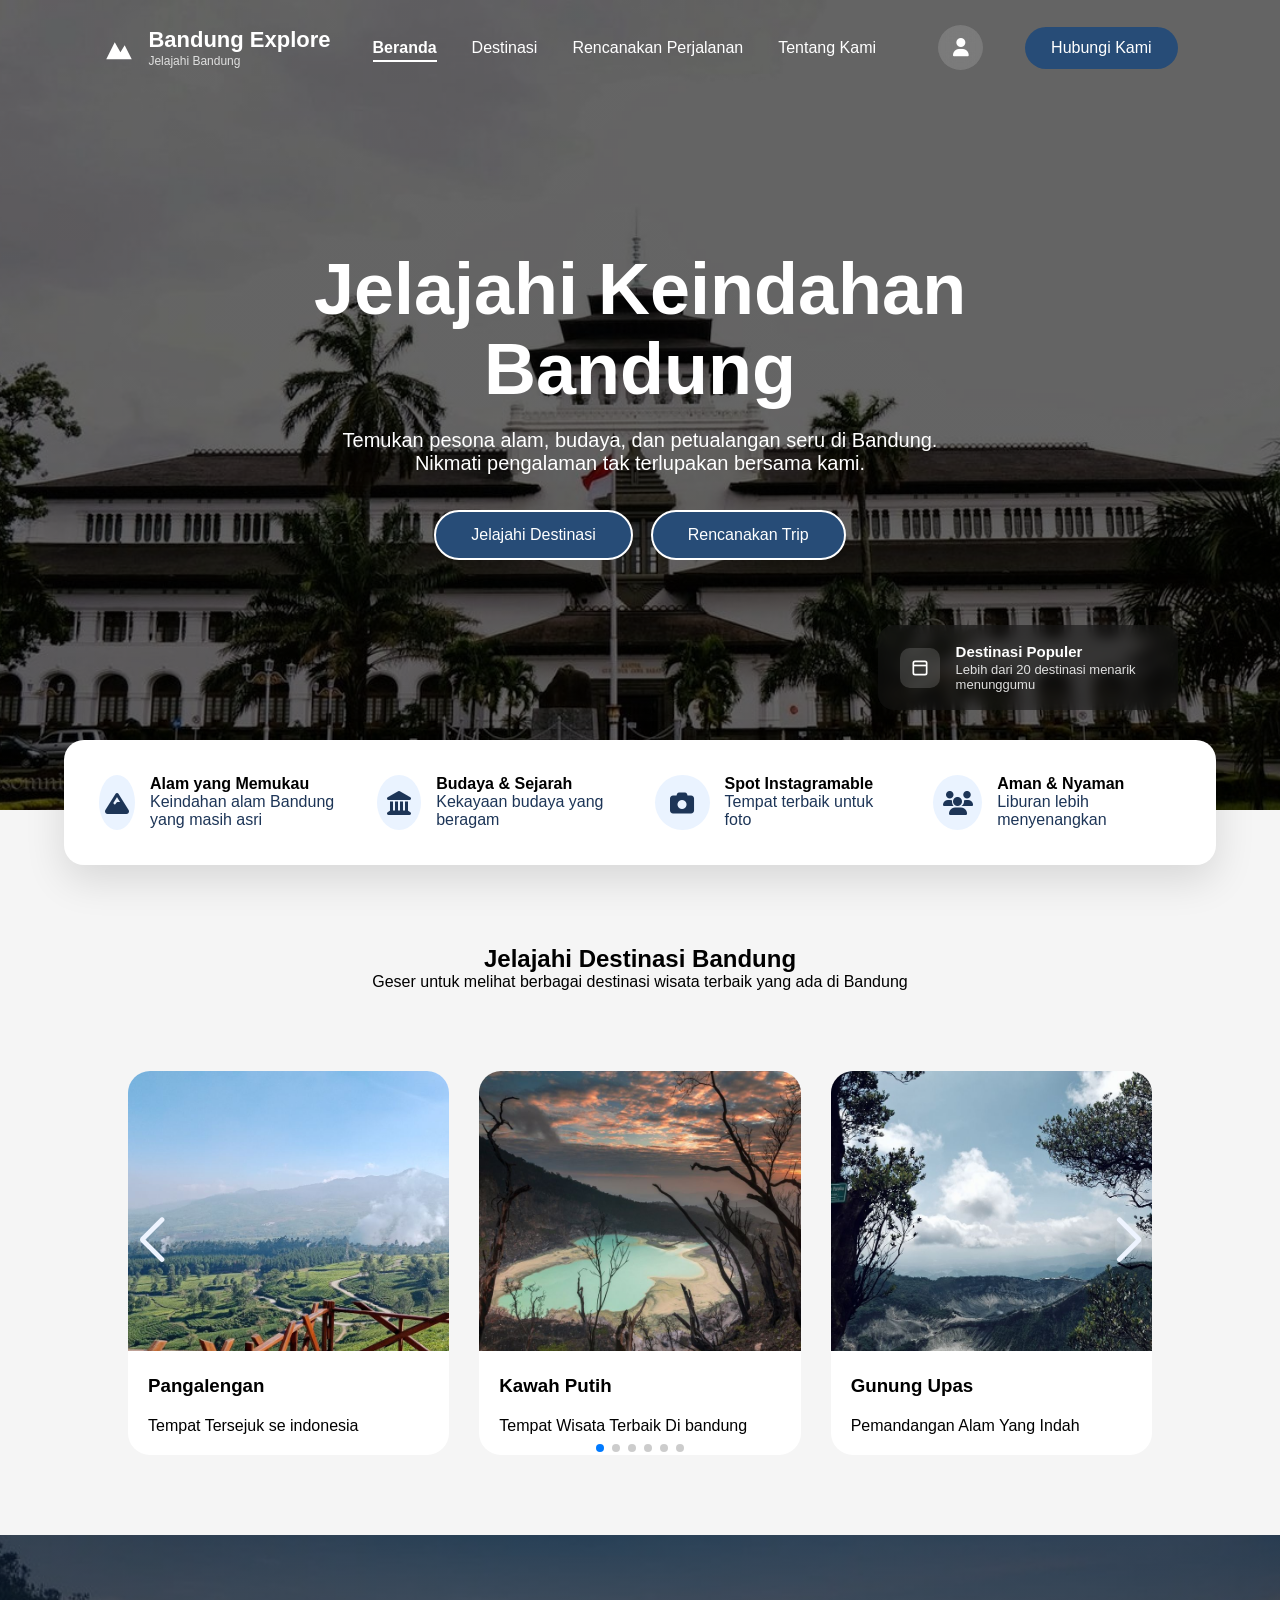
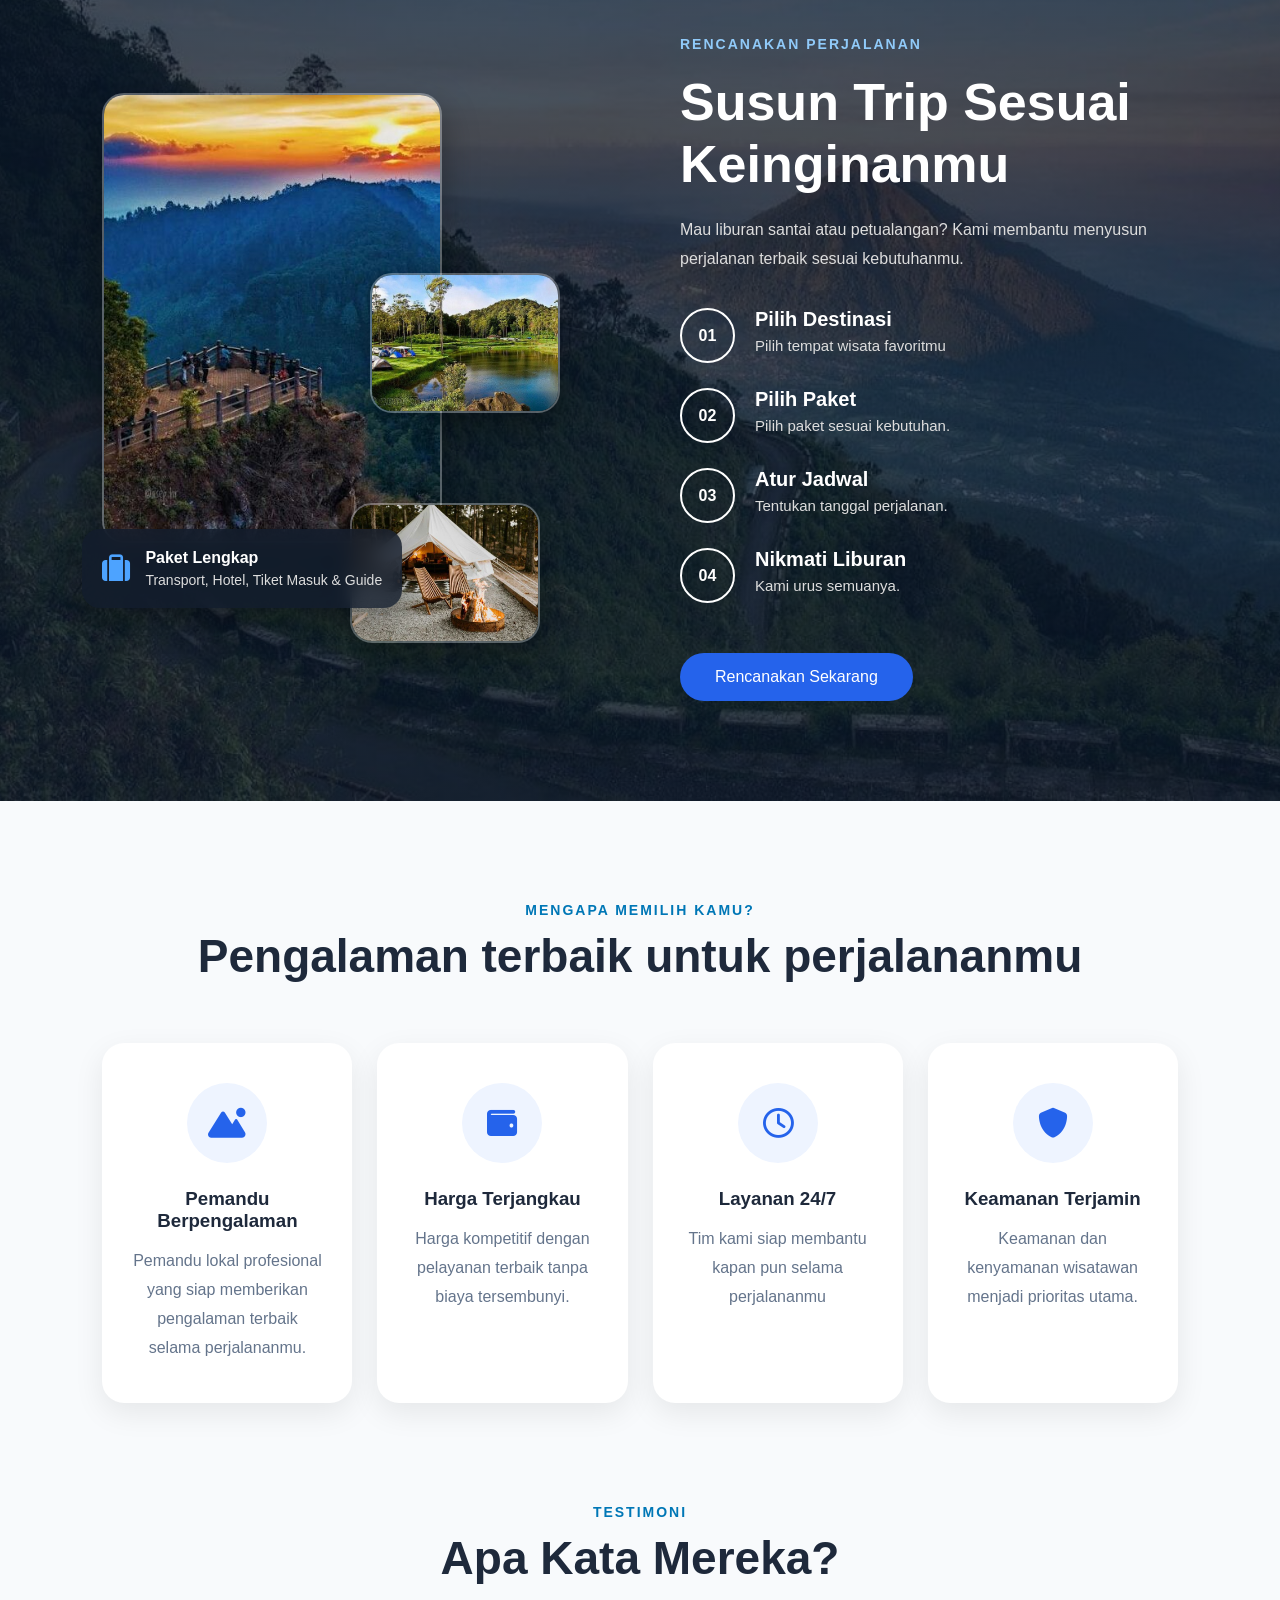
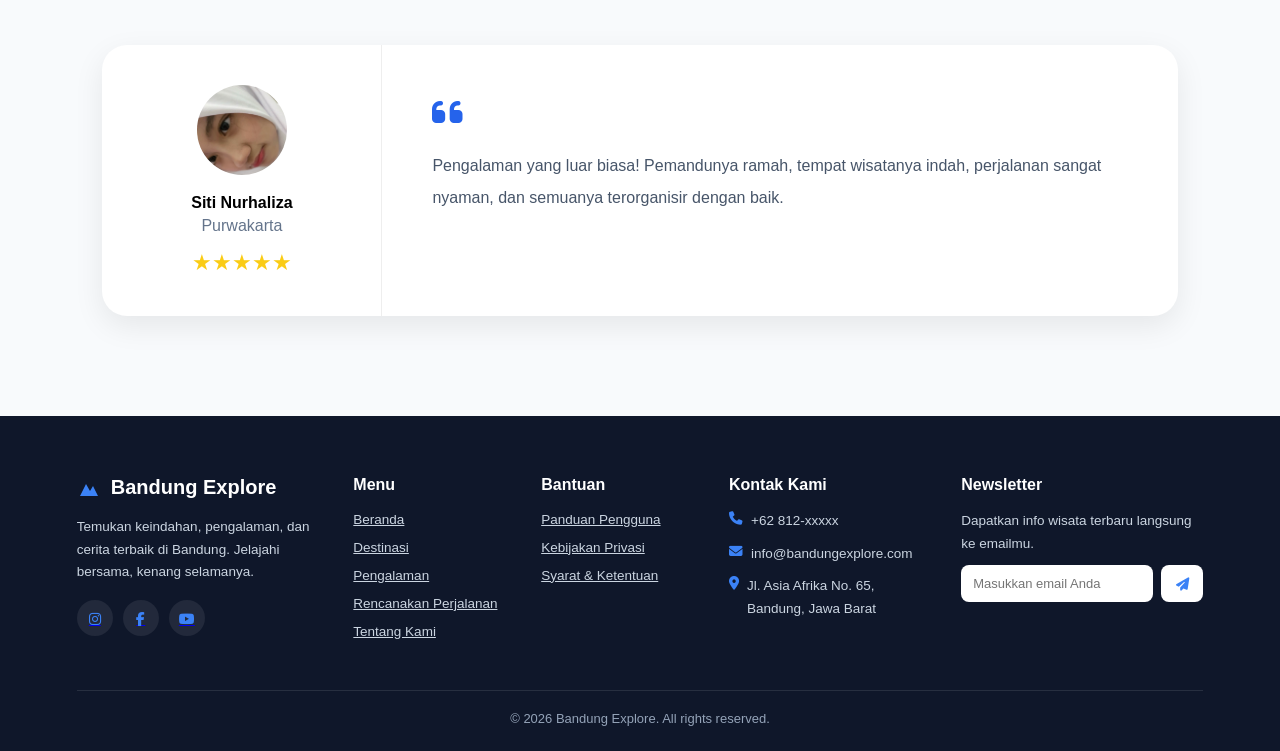
==== commit e00f4e55: "penambahan" ====
--- a/index.html
+++ b/index.html
@@ -26,17 +26,10 @@
             <li><a href="rencana.html">Rencanakan Perjalanan</a></li>
             <li><a href="tentang.html">Tentang Kami</a></li>
         </ul>
-        <div class="navbar-right">
-
         <a href="profil/profil.html" class="profile-btn">
-            <i class="fa-solid fa-user"></i>
-        </a>
-
-        <a href="#rencana" class="btn-nav">
-            Hubungi Kami
-        </a>
-
-    </div>
+    <i class="fa-solid fa-user"></i>
+</a>
+        <a href="#rencana" class="btn-nav">Hubungi Kami</a>
         <div class="humberger" id="humberger">
             <span></span>
             <span></span>
@@ -50,8 +43,8 @@
             Nikmati pengalaman tak terlupakan bersama kami.
         </p>
         <div class="hero-buttons">
-            <a href="Destinasi.html" class="btn">Jelajahi Destinasi</a>
-            <a href="rencana.html" class="btn">Rencanakan Trip</a>
+            <a href="#destinasi" class="btn">Jelajahi Destinasi</a>
+            <a href="#rencana" class="btn">Rencanakan Trip</a>
         </div>
     </div>
     <div class="hero-stat-card">
@@ -197,7 +190,7 @@
                     <p>Kami urus semuanya.</p>
                 </div>
             </div>
-            <a href="rencana.html" class="trip-btn">
+            <a href="#" class="trip-btn">
                 Rencanakan Sekarang
             </a>
         </div>
@@ -294,7 +287,7 @@
         </div>
         <div class="footer-box">
             <h3>Kontak Kami</h3>
-            <p><i class="fa-solid fa-phone"></i> +62 812-3456-7890</p>
+            <p><i class="fa-solid fa-phone"></i> +62 812-xxxxx</p>
             <p><i class="fa-solid fa-envelope"></i> info@bandungexplore.com</p>
             <p><i class="fa-solid fa-location-dot"></i> Jl. Asia Afrika No. 65, Bandung, Jawa Barat</p>
         </div>
--- a/tampilan.css
+++ b/tampilan.css
@@ -124,6 +124,7 @@
     text-decoration:none;
     font-size:18px;
     transition:.3s;
+    margin-left:20px;
 }
 
 .profile-btn:hover{
@@ -141,11 +142,6 @@
 
 .navbar:hover .nav-menu a {
     color: #333;
-}
-.navbar-right{
-    display:flex;
-    align-items:center;
-    gap:15px;
 }
 
 /* ===================== HAMBURGER (ADDED) ===================== */
@@ -415,7 +411,7 @@
     background: #0F766E;
 }
 
-/* ===================== TRIP ===================== */
+
 .trip {
     padding: 100px 8%;
     background:
@@ -696,136 +692,148 @@
 }
 
 /* ===================== FOOTER ===================== */
-.footer {
-    background: #0f172a;
-    color: #fff;
-    padding: 60px 6% 25px;
-}
-
-.footer-container {
-    display: grid;
-    grid-template-columns: 1.6fr 1fr 1fr 1.3fr 1.3fr;
-    gap: 40px;
-}
-
-.footer-box h2 {
-    display: flex;
-    align-items: center;
-    gap: 10px;
-    font-size: 20px;
-    margin-bottom: 16px;
-}
-
-.footer-box h2 svg {
-    width: 24px;
-    height: 24px;
-    color: #3b82f6;
-}
-
-.footer-box h3 {
-    font-size: 16px;
-    margin-bottom: 16px;
-}
-
-.footer-box p {
-    color: #cbd5e1;
-    font-size: 13.5px;
-    line-height: 1.7;
-    margin-bottom: 10px;
-    display: flex;
-    align-items: flex-start;
-    gap: 8px;
-}
-
-.footer-box i {
-    color: #3b82f6;
-    margin-top: 2px;
-}
-
-.footer-box ul {
-    list-style: none;
-}
-
-.footer-box ul li {
-    margin-bottom: 10px;
-}
-
-.footer-box ul li a {
-    color: #cbd5e1;
-    font-size: 13.5px;
-    transition: .2s;
-    text-decoration: none;
-}
-
-.footer-box ul li a:hover {
-    color: #3b82f6;
-}
-
-.footer-social {
-    display: flex;
-    gap: 10px;
-    margin-top: 16px;
-}
-
-.footer-social a {
-    width: 36px;
-    height: 36px;
-    border-radius: 50%;
-    background: rgba(255,255,255,.08);
-    display: flex;
-    align-items: center;
-    justify-content: center;
-    color: #fff;
-    font-size: 14px;
-    transition: .2s;
-}
-
-.newsletter-form {
-    display: flex;
-    gap: 8px;
-    margin-top: 6px;
-}
-
-.newsletter-form input {
-    flex: 1;
-    padding: 11px 12px;
-    border: none;
-    border-radius: 8px;
-    font-size: 13px;
-    outline: none;
-}
-
-.newsletter-form button {
-    background: #ffffff;
-    border: none;
-    color: #fff;
-    width: 42px;
-    border-radius: 8px;
-    cursor: pointer;
-    transition: .2s;
-}
-
-.footer hr {
-    border: none;
-    height: 1px;
-    background: rgba(255,255,255,.1);
-    margin: 40px 0 20px;
-}
-
-.footer-bottom {
-    text-align: center;
-}
-
-.footer-bottom p {
-    color: #94a3b8;
-    font-size: 13px;
-}
-
-.fa-bullseye,
-.fa-eye,
-.fa-gem {
-    color: #2563EB;
-}
+.footer{
+    background:#0f172a;
+    color:#fff;
+    padding:60px 6% 25px;
+}
+
+.footer-container{
+    display:grid;
+    grid-template-columns:1.6fr 1fr 1fr 1.3fr 1.3fr;
+    gap:40px;
+}
+
+.footer-box h2{
+    display:flex;
+    align-items:center;
+    gap:10px;
+    font-size:20px;
+    margin-bottom:16px;
+}
+
+.footer-box h2 svg{
+    width:24px;
+    height:24px;
+    color:#3b82f6;
+}
+
+.footer-box h3{
+    font-size:16px;
+    margin-bottom:16px;
+}
+
+.footer-box p{
+    color:#cbd5e1;
+    font-size:13.5px;
+    line-height:1.7;
+    margin-bottom:10px;
+    display:flex;
+    align-items:flex-start;
+    gap:8px;
+}
+
+.footer-box i{
+    color:#3b82f6;
+    margin-top:2px;
+}
+
+.footer-box ul{
+    list-style:none;
+}
+
+.footer-box ul li{
+    margin-bottom:10px;
+}
+
+.footer-box ul li a{
+    color:#cbd5e1;
+    font-size:13.5px;
+    transition:.2s;
+}
+
+.footer-box ul li a:hover{
+    color:#3b82f6;
+}
+
+.footer-social{
+    display:flex;
+    gap:10px;
+    margin-top:16px;
+}
+
+.footer-social a{
+    width:36px;
+    height:36px;
+    border-radius:50%;
+    background:rgba(255,255,255,.08);
+    display:flex;
+    align-items:center;
+    justify-content:center;
+    font-size:14px;
+    transition:.2s;
+}
+
+.footer-social a:hover{
+    background:#cbd5e1;
+}
+
+.newsletter-form{
+    display:flex;
+    gap:8px;
+    margin-top:6px;
+}
+
+.newsletter-form input{
+    flex:1;
+    padding:11px 12px;
+    border:none;
+    border-radius:8px;
+    font-size:13px;
+    outline:none;
+}
+
+.newsletter-form button{
+    background:#ffffff;
+    border:none;
+    color:#fff;
+    width:42px;
+    border-radius:8px;
+    cursor:pointer;
+    transition:.2s;
+}
+
+.newsletter-form button:hover{
+    background:#cbd5e1;
+}
+
+.footer hr{
+    border:none;
+    height:1px;
+    background:rgba(255,255,255,.1);
+    margin:40px 0 20px;
+}
+.footer-bottom{
+    text-align:center;
+}
+
+.footer-bottom p{
+    color:#94a3b8;
+    font-size:13px;
+}
+
+.fa-bullseye{
+    color:#2563EB;
+}
+
+.fa-eye{
+    color:#2563EB;
+}
+
+.fa-gem{
+    color:#2563EB;
+}
+
 @media (max-width: 991px) {
     .footer-bottom {
         flex-direction: column;
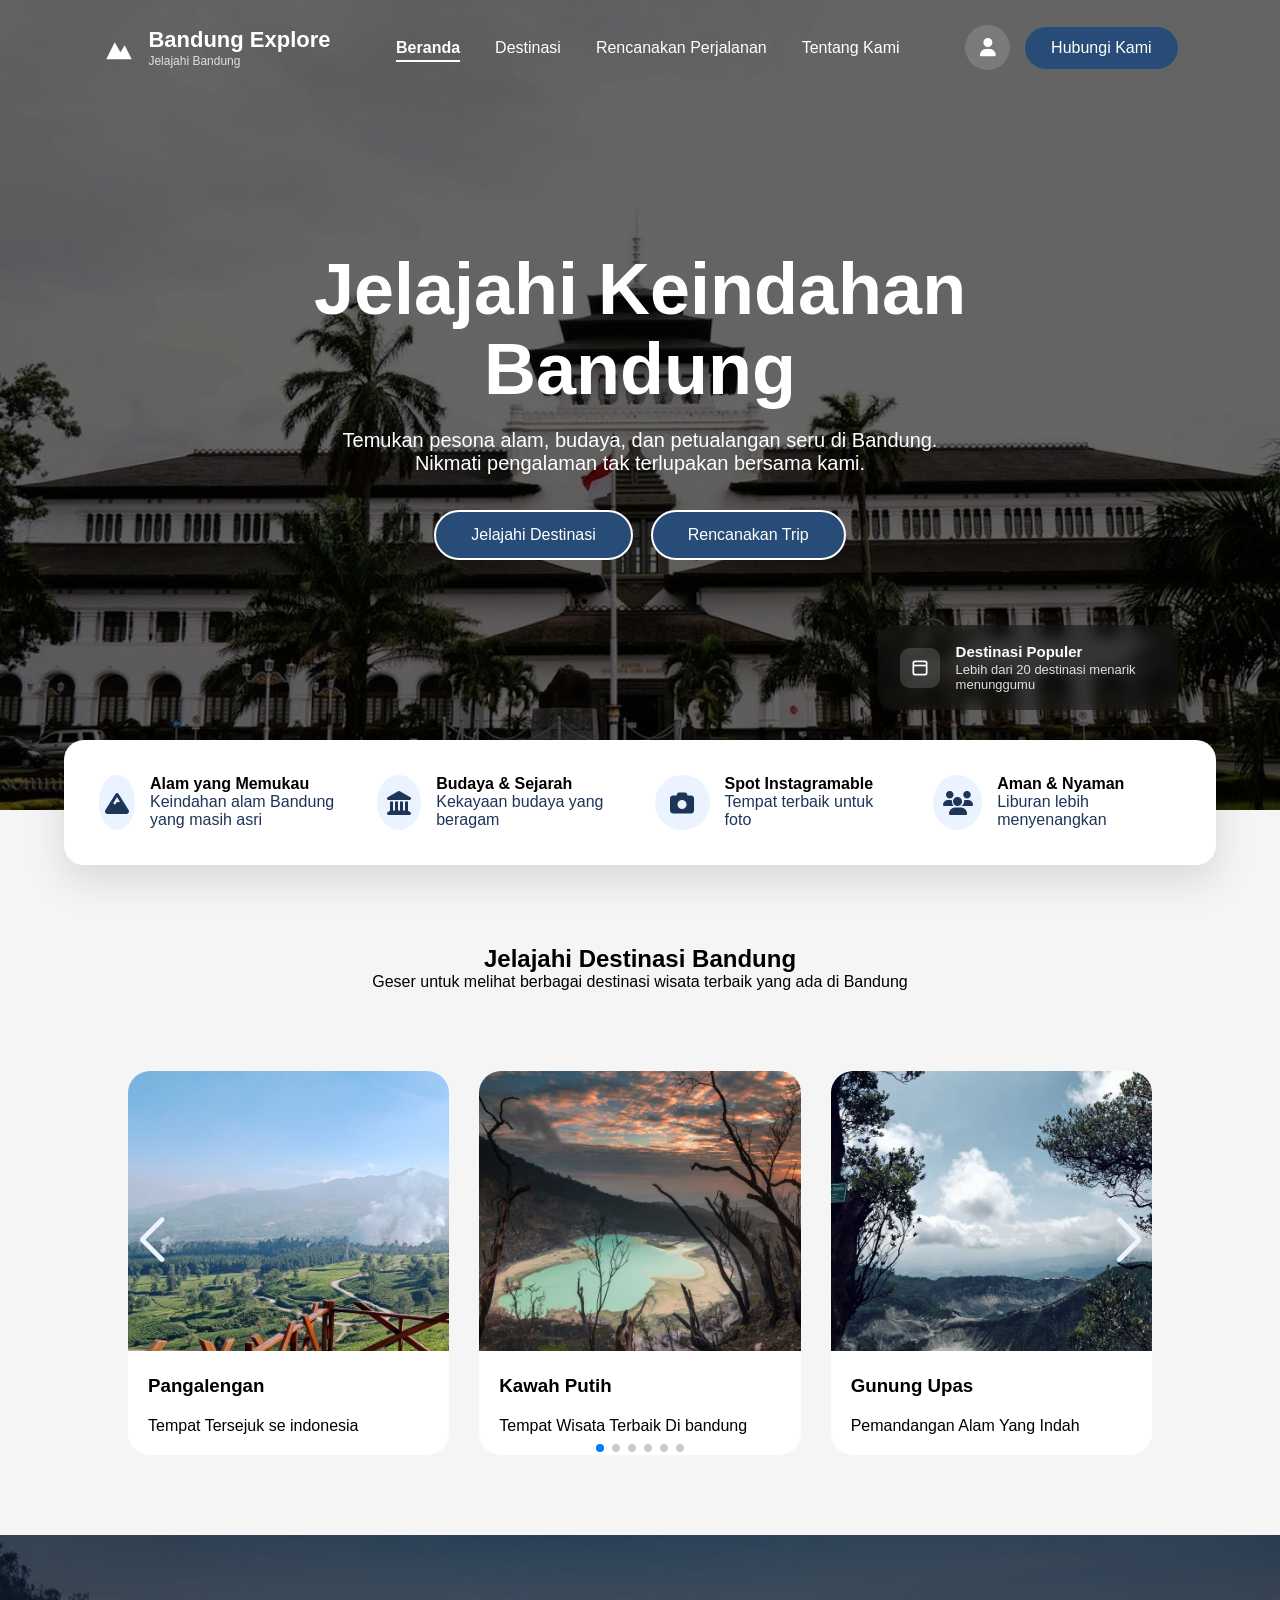
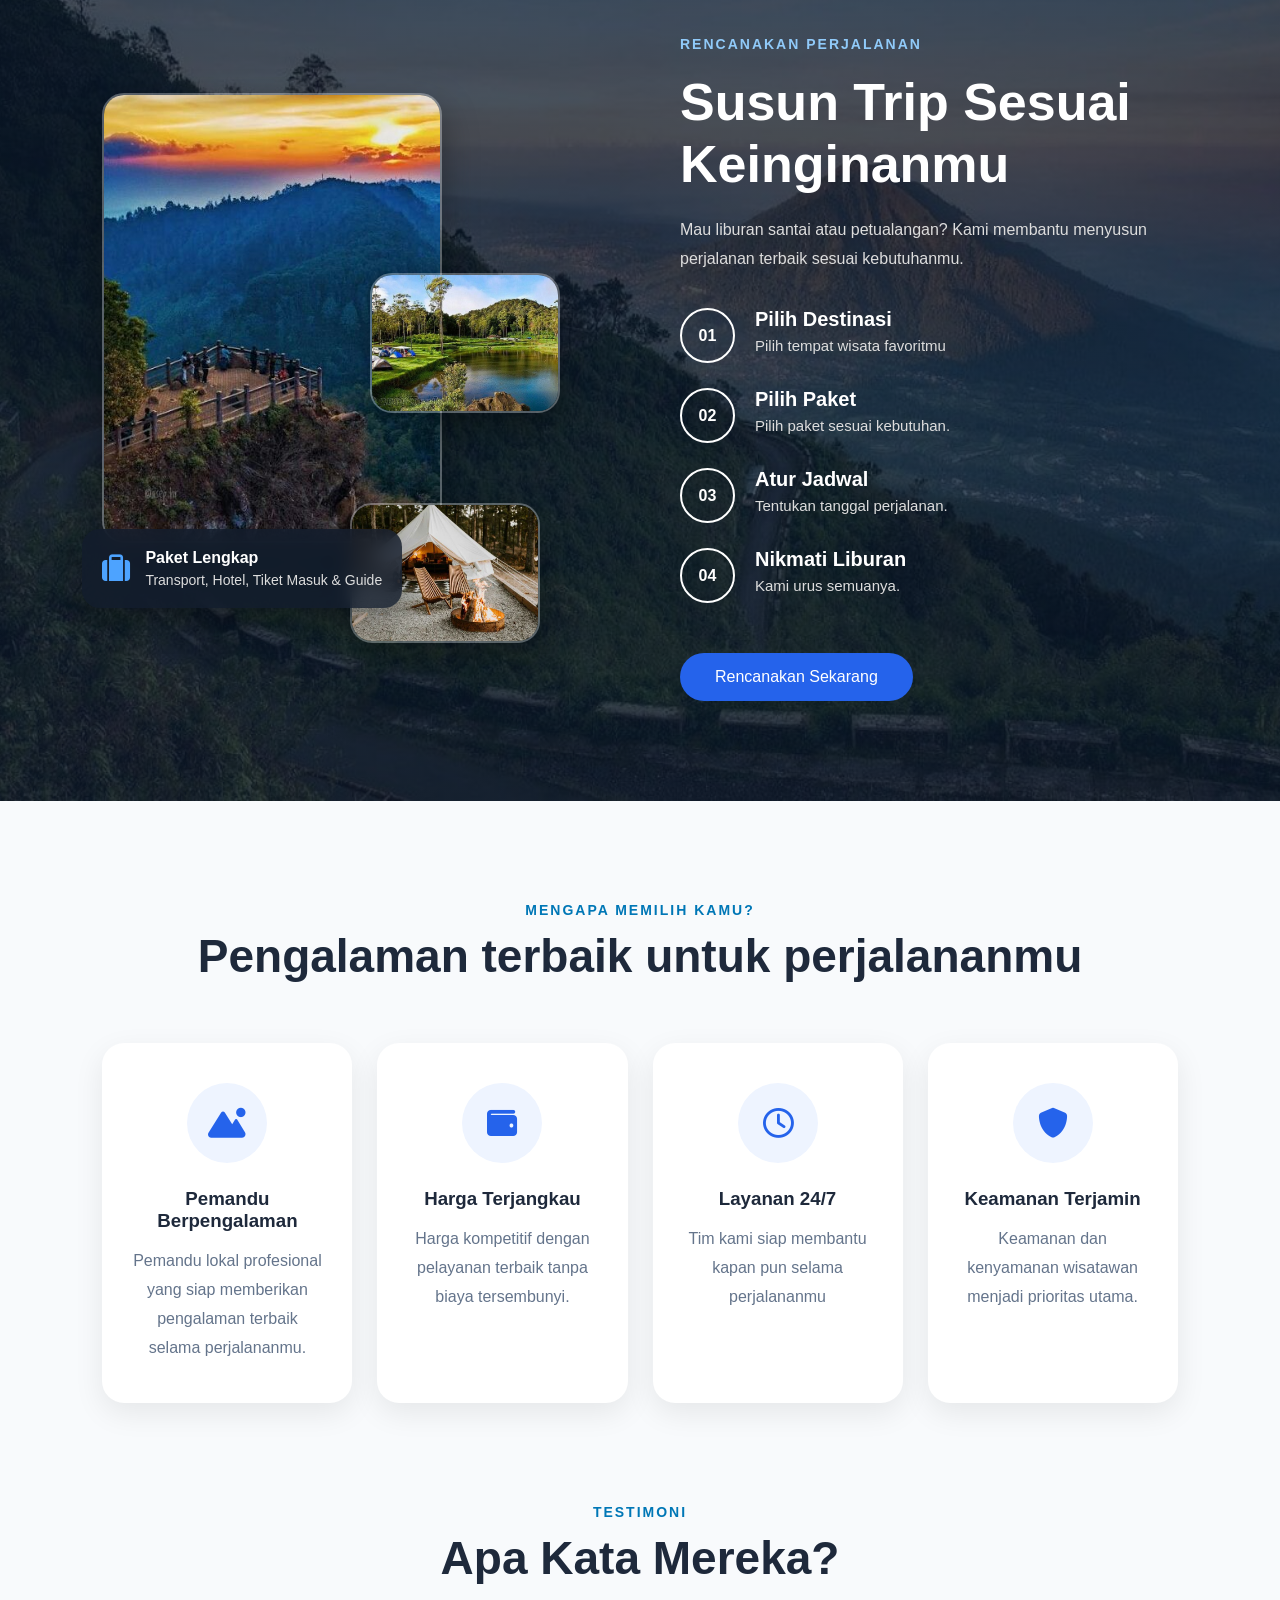
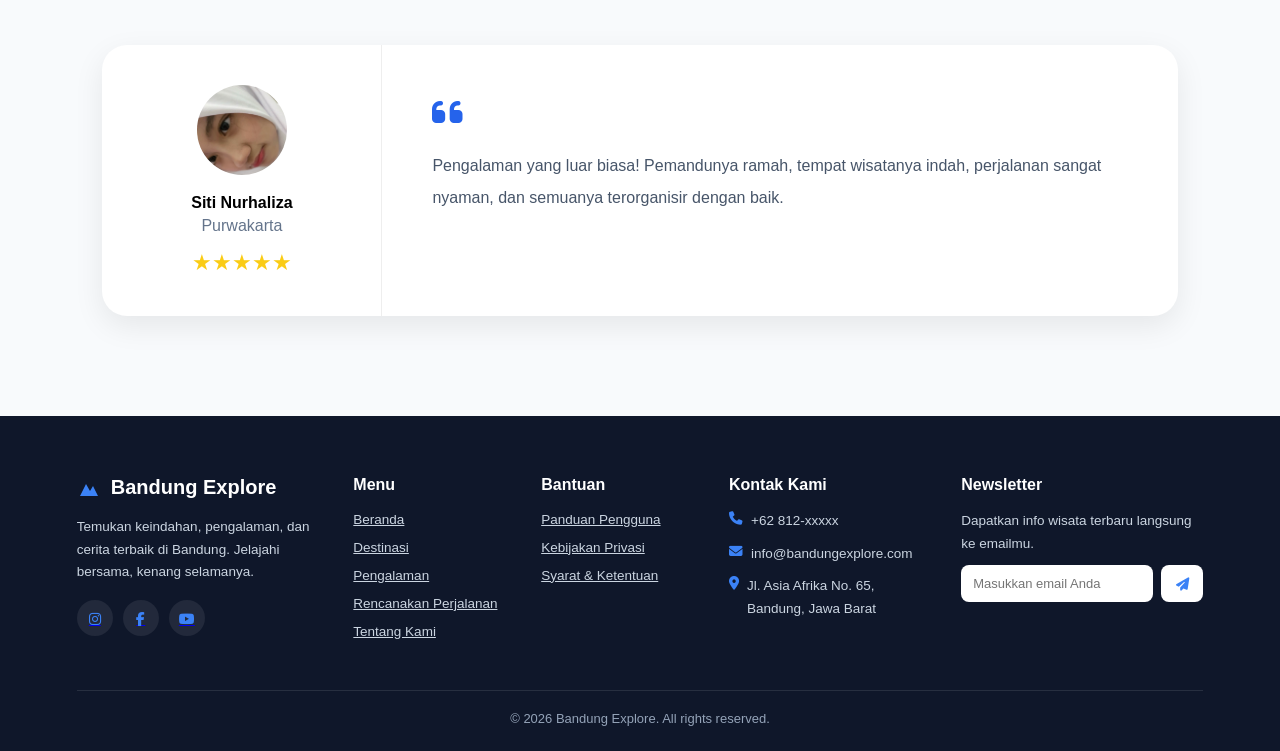
==== commit f6b89064: "Merge branch 'main' of https://github.com/liyabelajar18-arch/Project_Uas" ====
--- a/index.html
+++ b/index.html
@@ -26,10 +26,17 @@
             <li><a href="rencana.html">Rencanakan Perjalanan</a></li>
             <li><a href="tentang.html">Tentang Kami</a></li>
         </ul>
+        <div class="navbar-right">
+
         <a href="profil/profil.html" class="profile-btn">
-    <i class="fa-solid fa-user"></i>
-</a>
-        <a href="#rencana" class="btn-nav">Hubungi Kami</a>
+            <i class="fa-solid fa-user"></i>
+        </a>
+
+        <a href="#rencana" class="btn-nav">
+            Hubungi Kami
+        </a>
+
+    </div>
         <div class="humberger" id="humberger">
             <span></span>
             <span></span>
@@ -43,8 +50,8 @@
             Nikmati pengalaman tak terlupakan bersama kami.
         </p>
         <div class="hero-buttons">
-            <a href="#destinasi" class="btn">Jelajahi Destinasi</a>
-            <a href="#rencana" class="btn">Rencanakan Trip</a>
+            <a href="Destinasi.html" class="btn">Jelajahi Destinasi</a>
+            <a href="rencana.html" class="btn">Rencanakan Trip</a>
         </div>
     </div>
     <div class="hero-stat-card">
@@ -190,7 +197,7 @@
                     <p>Kami urus semuanya.</p>
                 </div>
             </div>
-            <a href="#" class="trip-btn">
+            <a href="rencana.html" class="trip-btn">
                 Rencanakan Sekarang
             </a>
         </div>
--- a/tampilan.css
+++ b/tampilan.css
@@ -124,7 +124,6 @@
     text-decoration:none;
     font-size:18px;
     transition:.3s;
-    margin-left:20px;
 }
 
 .profile-btn:hover{
@@ -142,6 +141,11 @@
 
 .navbar:hover .nav-menu a {
     color: #333;
+}
+.navbar-right{
+    display:flex;
+    align-items:center;
+    gap:15px;
 }
 
 /* ===================== HAMBURGER (ADDED) ===================== */
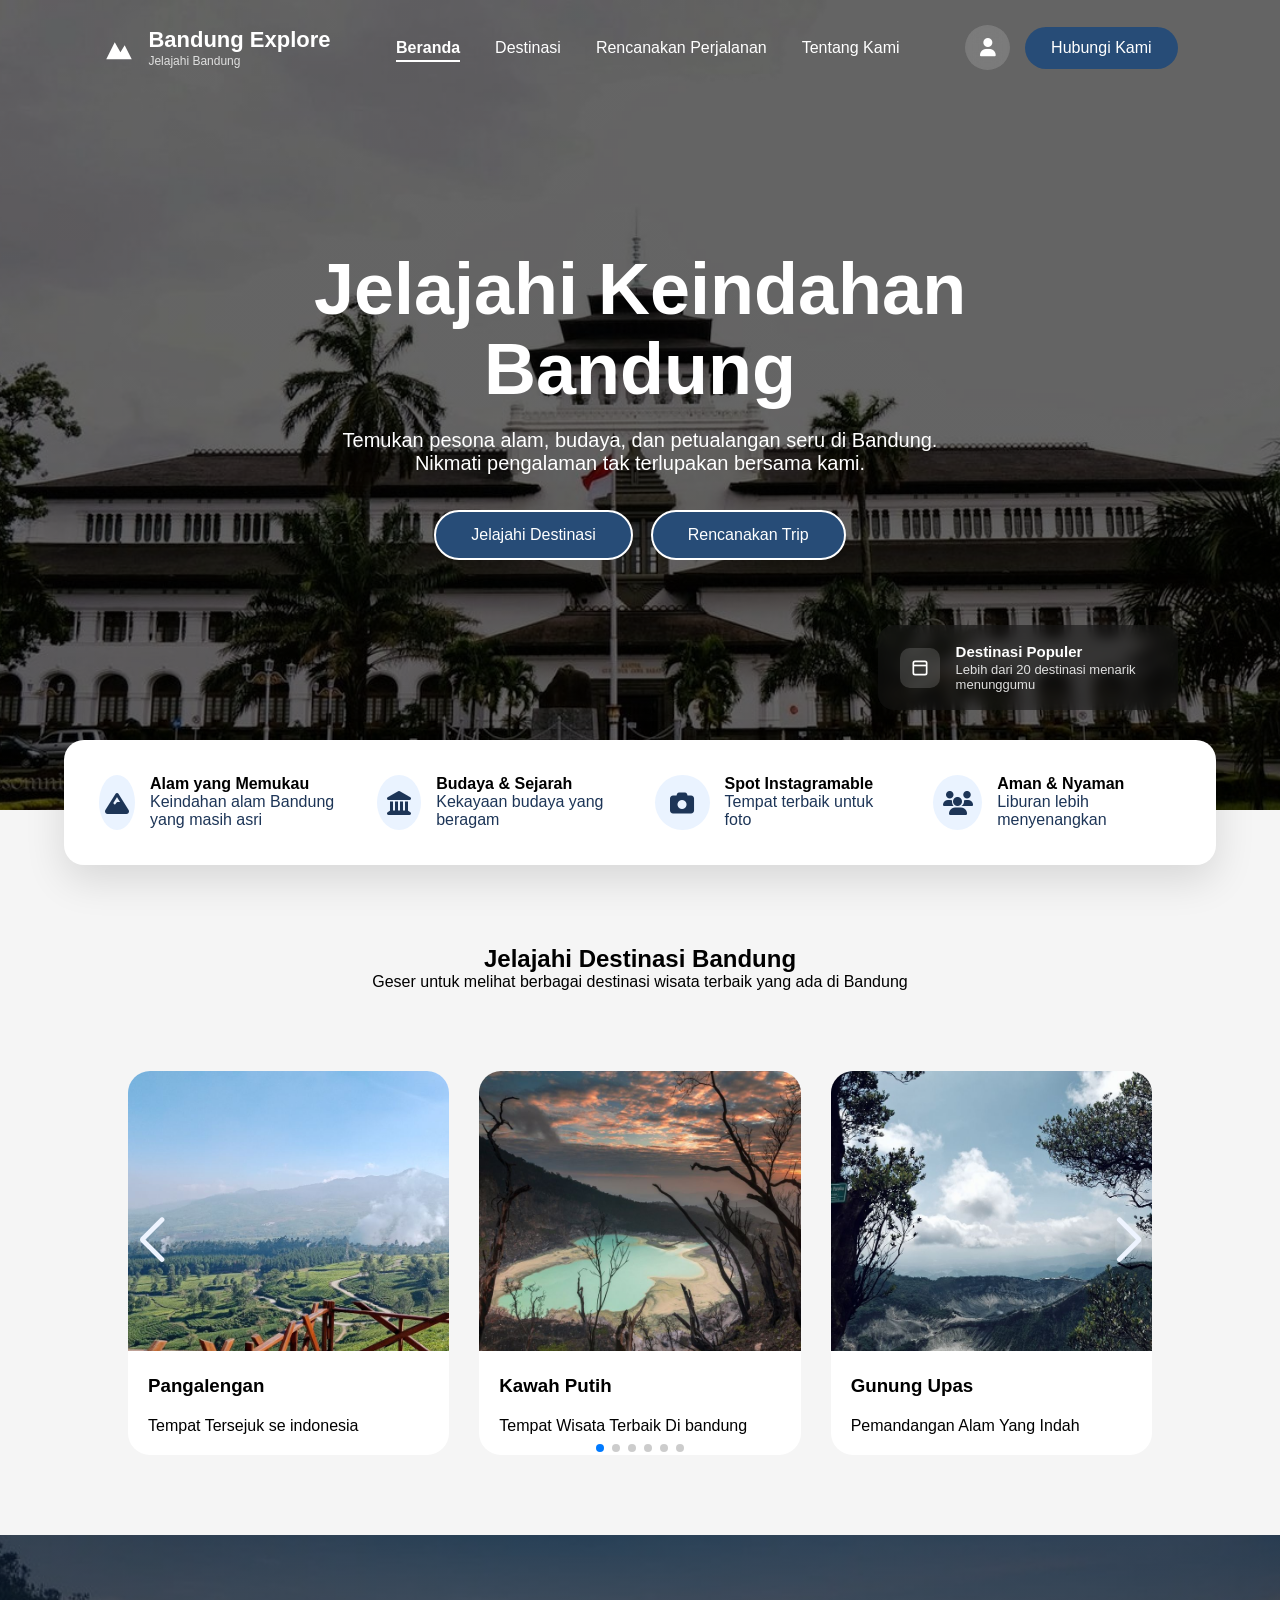
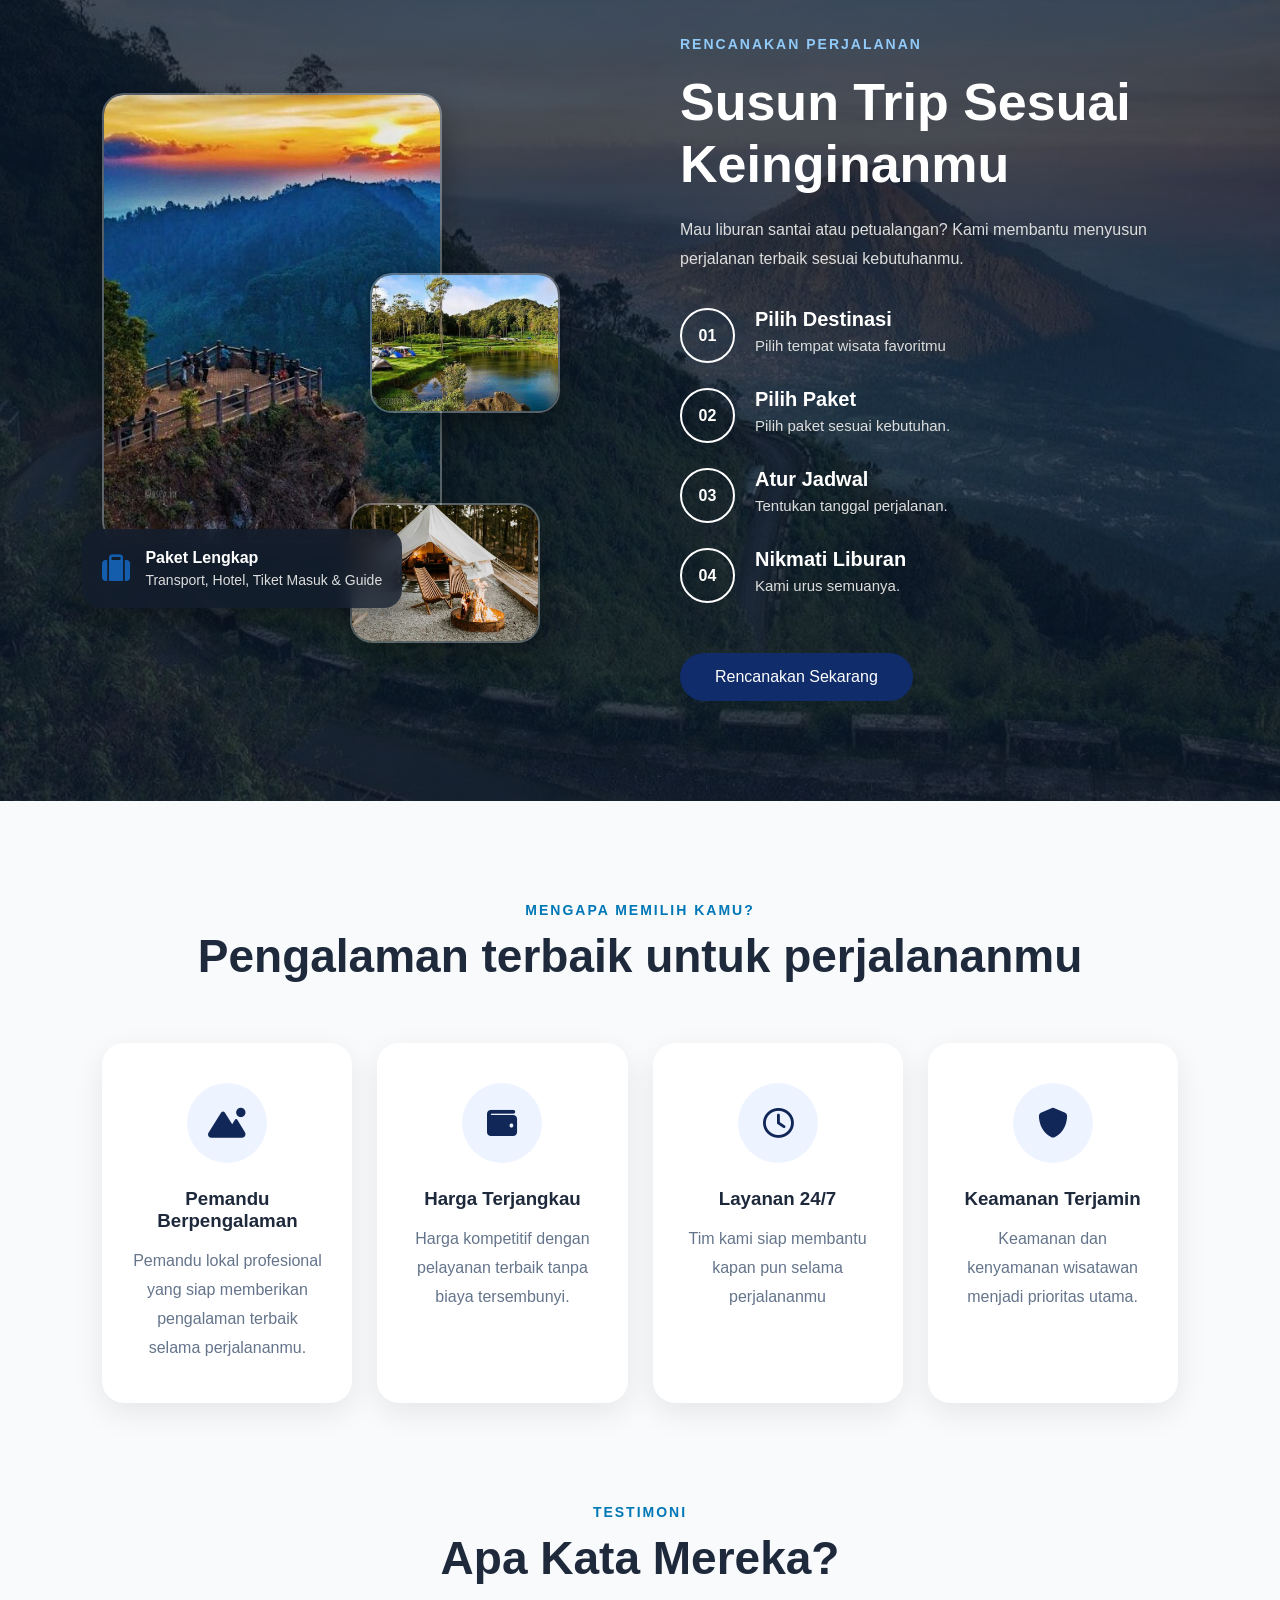
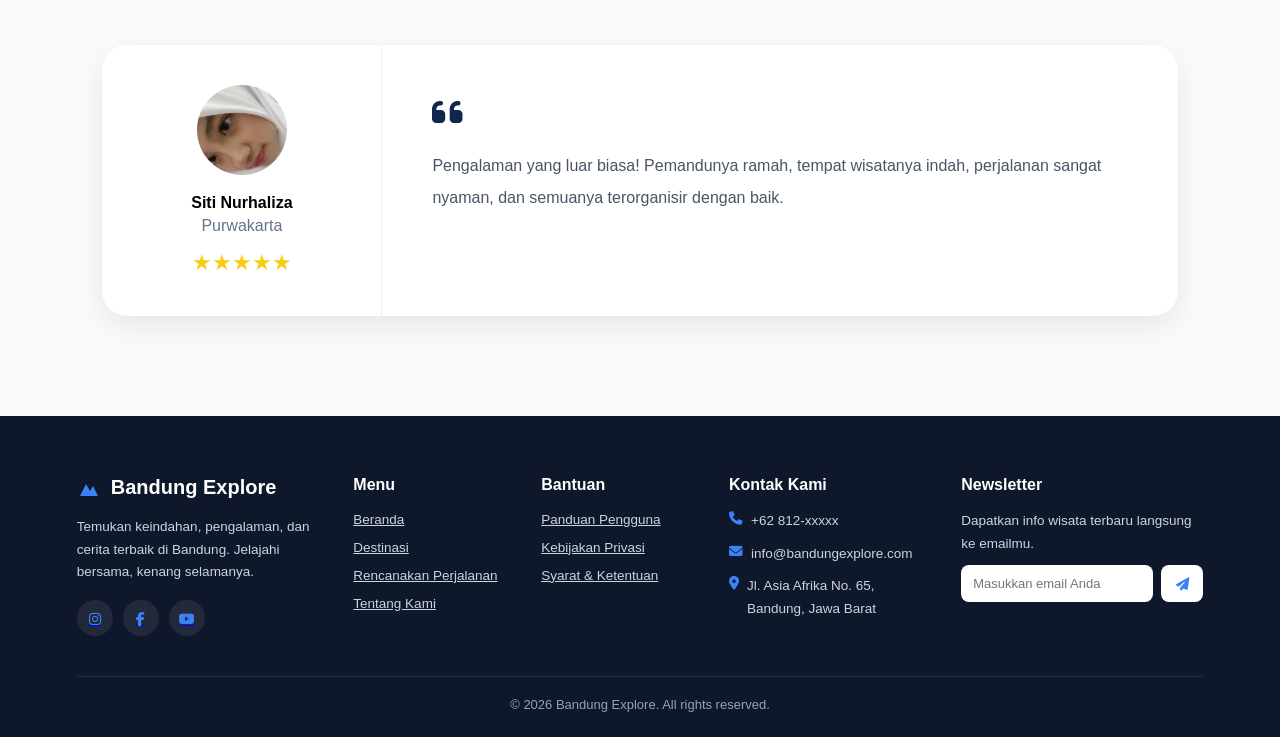
==== commit 3db1a050: "penambahan detail baru" ====
--- a/index.html
+++ b/index.html
@@ -279,7 +279,6 @@
             <ul>
                 <li><a href="index.html">Beranda</a></li>
                 <li><a href="Destinasi.html">Destinasi</a></li>
-                <li><a href="#pengalaman">Pengalaman</a></li>
                 <li><a href="Rencana.html">Rencanakan Perjalanan</a></li>
                 <li><a href="Tentang.html">Tentang Kami</a></li>
             </ul>
--- a/tampilan.css
+++ b/tampilan.css
@@ -489,7 +489,7 @@
 
 .trip-card i {
     font-size: 28px;
-    color: #4DA3FF;
+    color: #135dac;
 }
 
 .trip-card h4 {
@@ -558,7 +558,7 @@
     gap: 10px;
     margin-top: 25px;
     padding: 15px 35px;
-    background: #2563EB;
+    background: #102c6a;
     color: white;
     text-decoration: none;
     border-radius: 40px;
@@ -566,7 +566,7 @@
 }
 
 .trip-btn:hover {
-    background: #1D4ED8;
+    background: #133db0;
     transform: translateY(-4px);
 }
 
@@ -622,7 +622,7 @@
     width: 80px;
     height: 80px;
     background: #EEF4FF;
-    color: #2563EB;
+    color: #102757;
     border-radius: 50%;
     display: flex;
     justify-content: center;
@@ -685,7 +685,7 @@
 }
 
 .testimonial-text i {
-    color: #2563EB;
+    color: #12254f;
     font-size: 35px;
     margin-bottom: 20px;
 }
@@ -1023,4 +1023,58 @@
         width: 100%;
         height: 44px;
     }
+}
+/* =========================
+   Tablet (<= 992px)
+========================= */
+@media (max-width: 992px){
+
+    .feature{
+        margin-top: -40px;
+    }
+
+    .feature .container{
+        grid-template-columns: repeat(2, 1fr);
+        gap: 20px;
+        padding: 25px;
+    }
+
+}
+
+/* =========================
+   HP (<= 768px)
+========================= */
+@media (max-width: 768px){
+
+    .feature{
+        margin-top: 30px;
+        padding: 0 15px;
+    }
+
+    .feature .container{
+        grid-template-columns: 1fr;
+        padding: 20px;
+        gap: 20px;
+    }
+
+    .feature-item{
+        align-items: center;
+    }
+
+    .feature-item i{
+        width: 50px;
+        height: 50px;
+        font-size: 20px;
+        flex-shrink: 0;
+    }
+
+    .feature-item h4{
+        font-size: 18px;
+        margin-bottom: 5px;
+    }
+
+    .feature-item p{
+        font-size: 14px;
+    }
+
 }
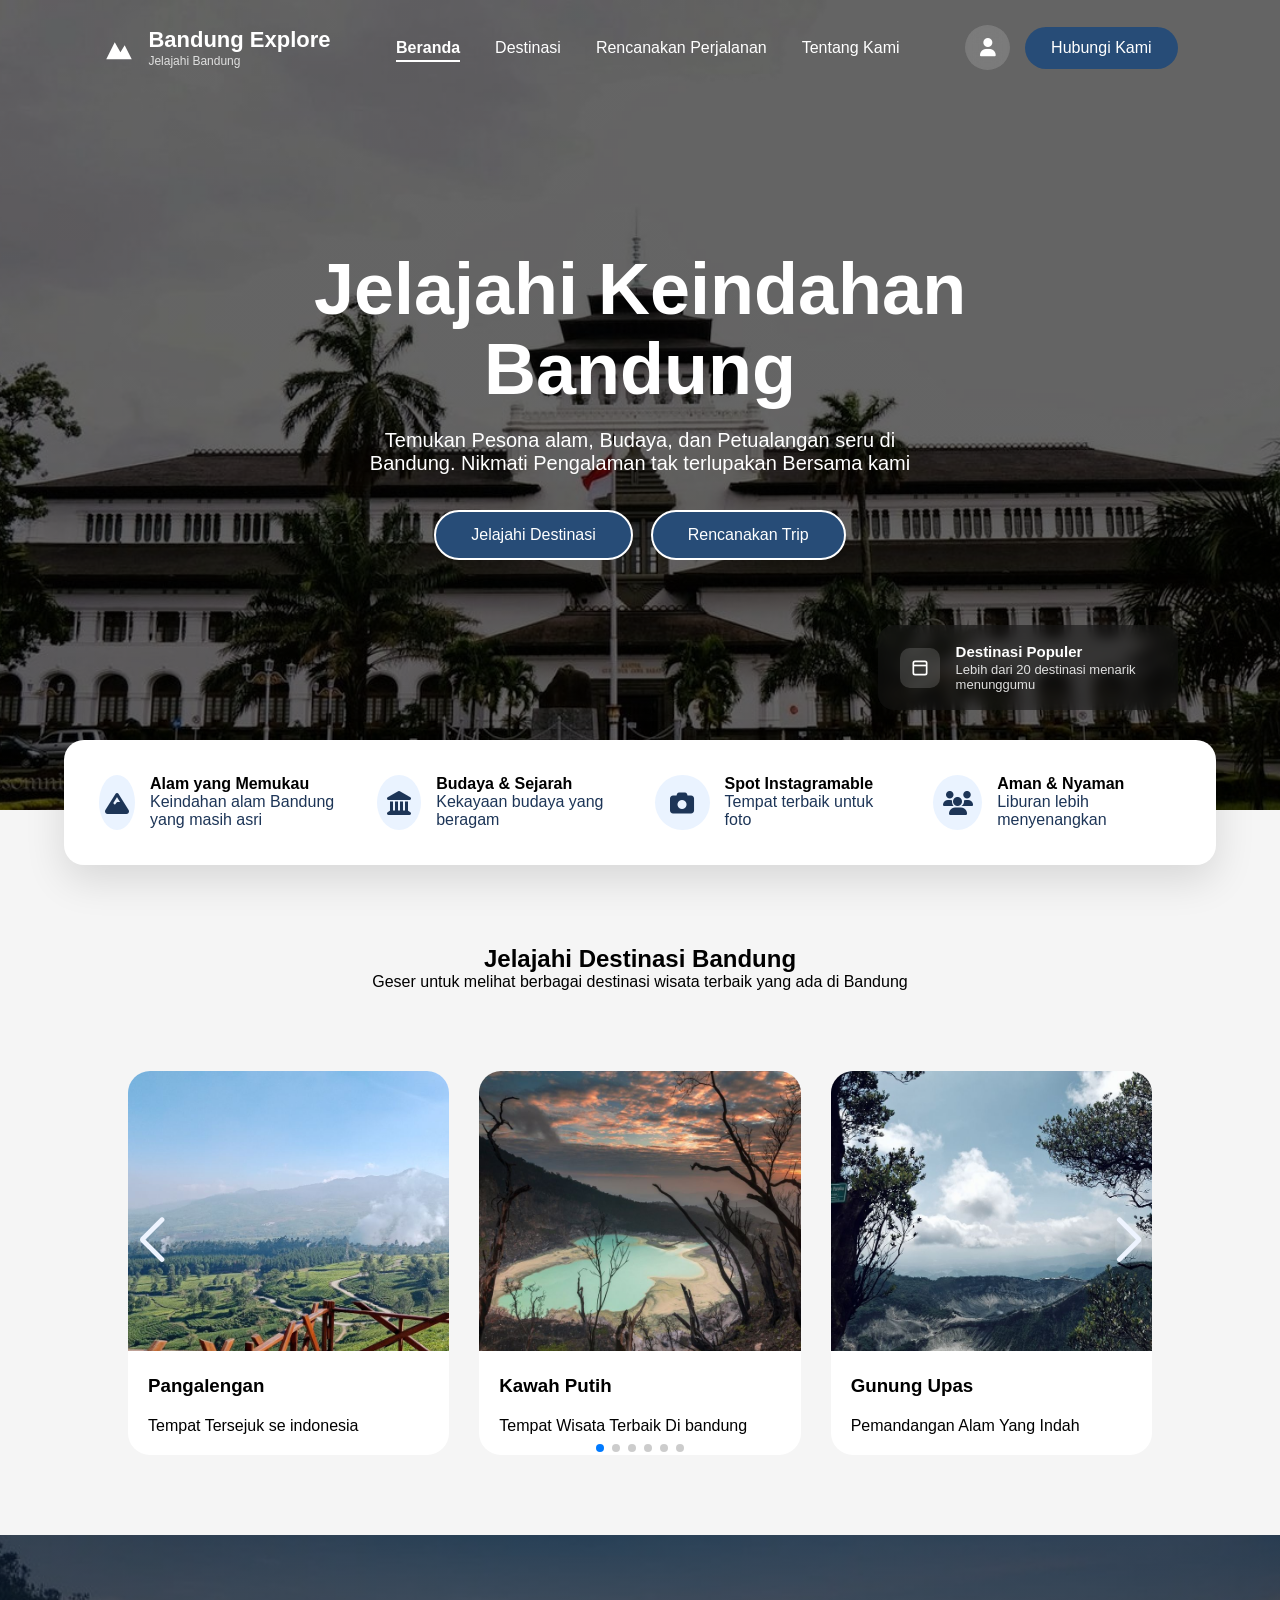
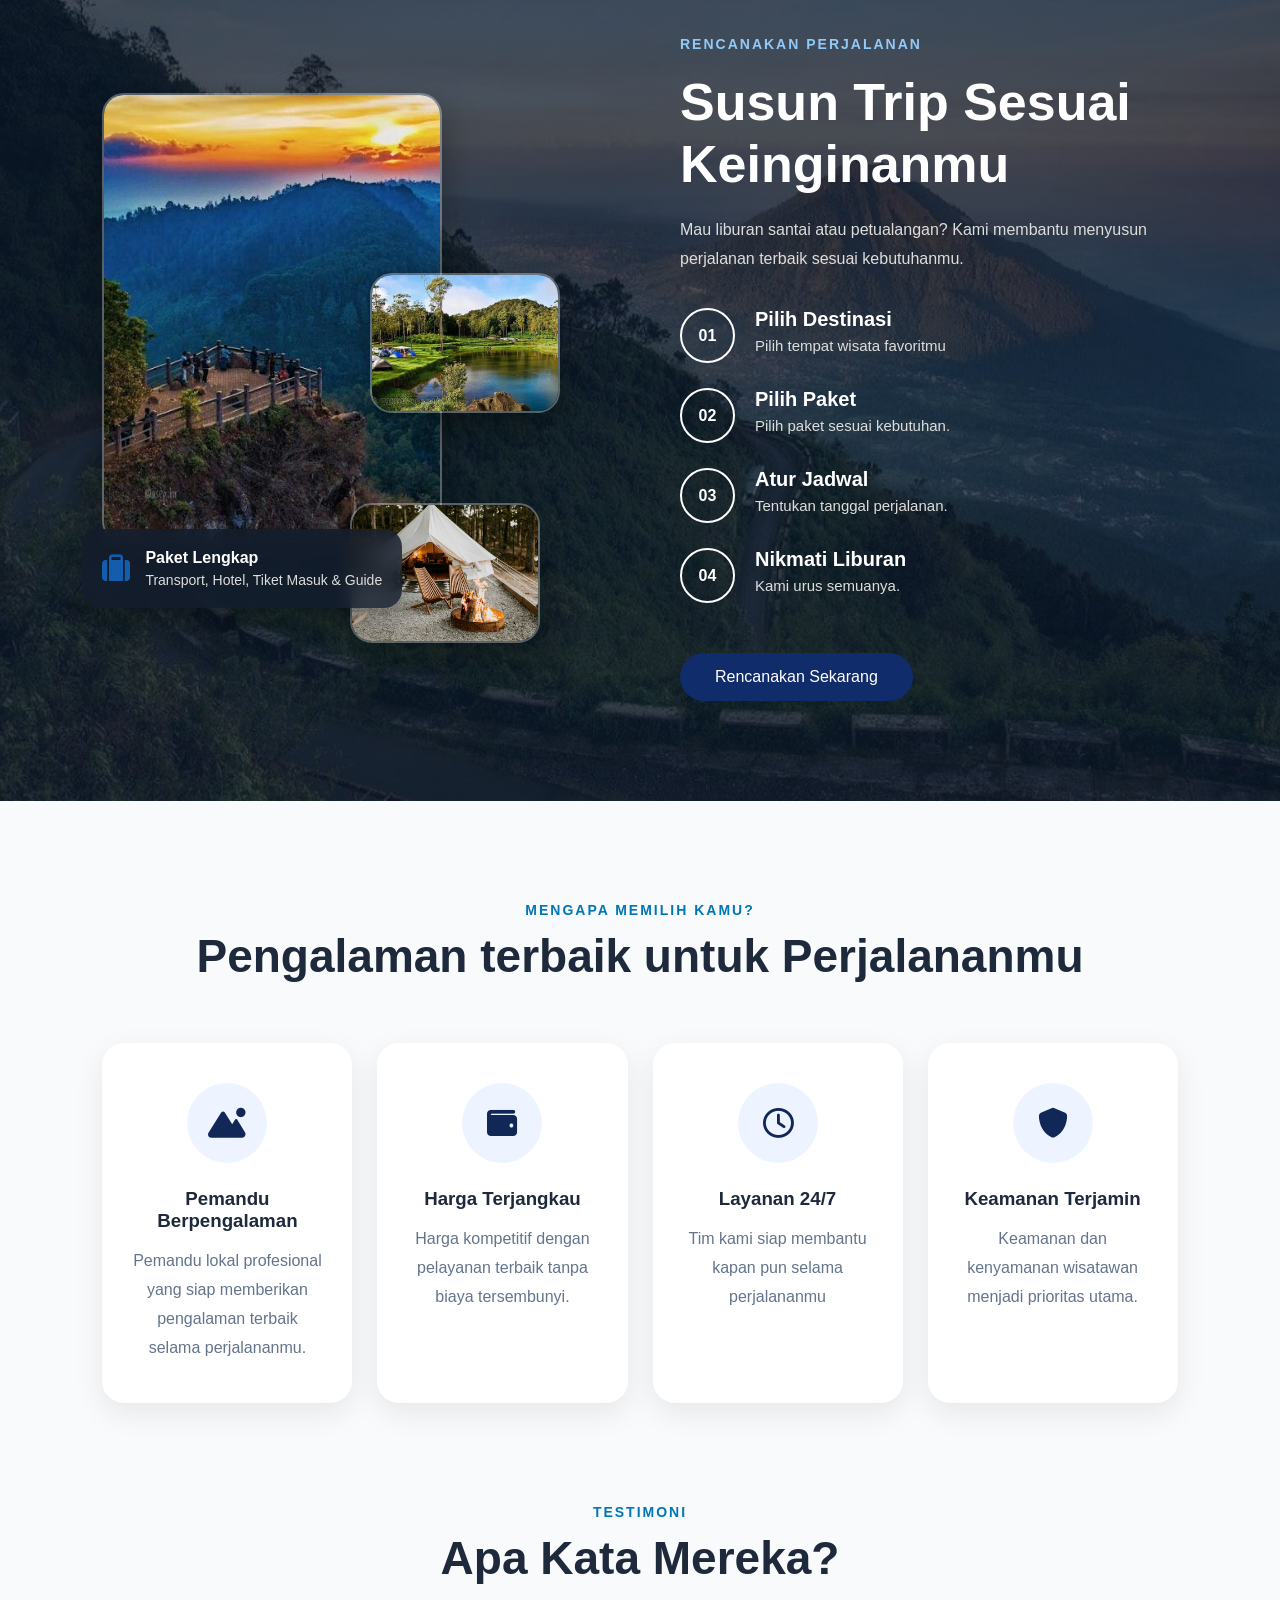
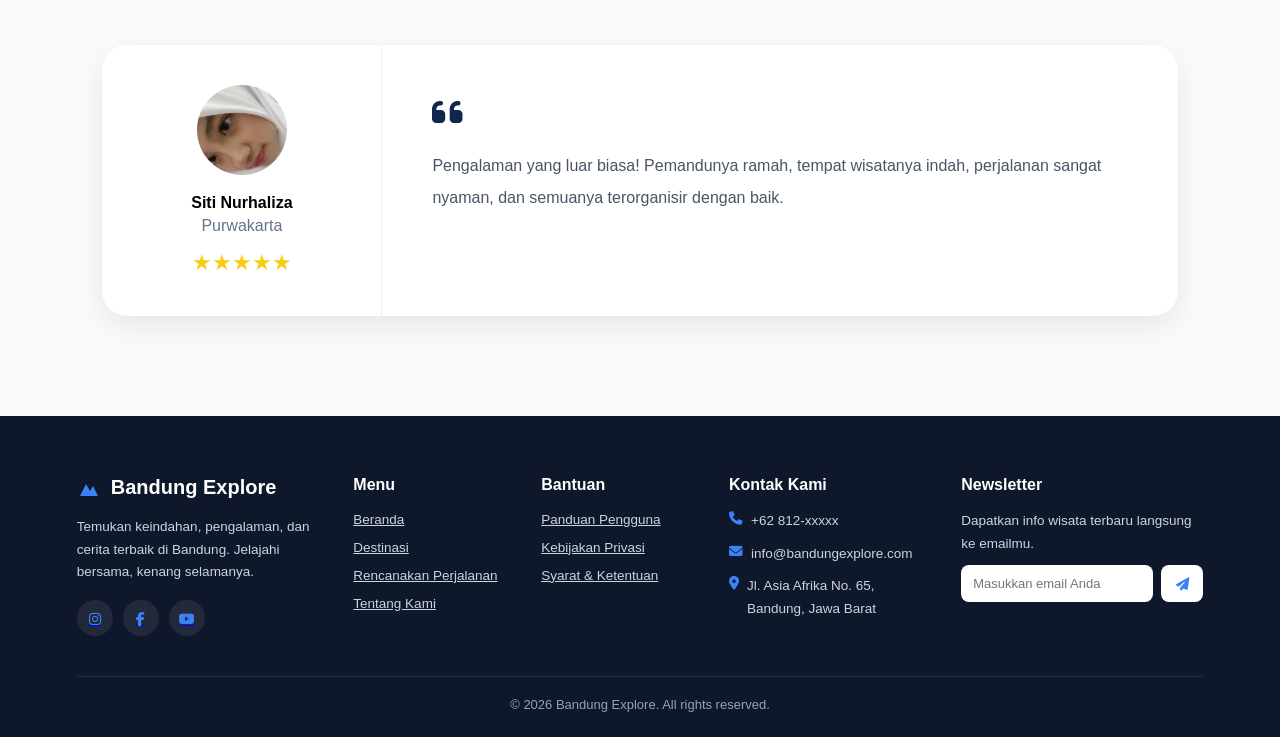
==== commit 31f90edf: "pembaruan kata" ====
--- a/index.html
+++ b/index.html
@@ -46,8 +46,8 @@
     <div class="hero-content">
         <h1>Jelajahi Keindahan<br>Bandung</h1>
         <p>
-            Temukan pesona alam, budaya, dan petualangan seru di Bandung.
-            Nikmati pengalaman tak terlupakan bersama kami.
+            Temukan Pesona alam, Budaya, dan Petualangan seru di Bandung.
+            Nikmati Pengalaman tak terlupakan Bersama kami
         </p>
         <div class="hero-buttons">
             <a href="Destinasi.html" class="btn">Jelajahi Destinasi</a>
@@ -206,7 +206,7 @@
 <section class="pengalaman" id="pengalaman">
     <div class="section-title">
         <span>MENGAPA MEMILIH KAMU?</span>
-        <h2>Pengalaman terbaik untuk perjalananmu</h2>
+        <h2>Pengalaman terbaik untuk Perjalananmu</h2>
     </div>
     <div class="experience-grid">
         <div class="experience-card">
@@ -337,21 +337,16 @@
     },
 
     breakpoints:{
-
         0:{
-            slidesPerView:1,
+        slidesPerView:1,
         },
-
         768:{
-            slidesPerView:2,
+          slidesPerView:2,
         },
-
         1024:{
-            slidesPerView:3,
+        slidesPerView:3,
         }
-
     }
-
 });
 </script>
 <script src="js/humberger.js"></script>
